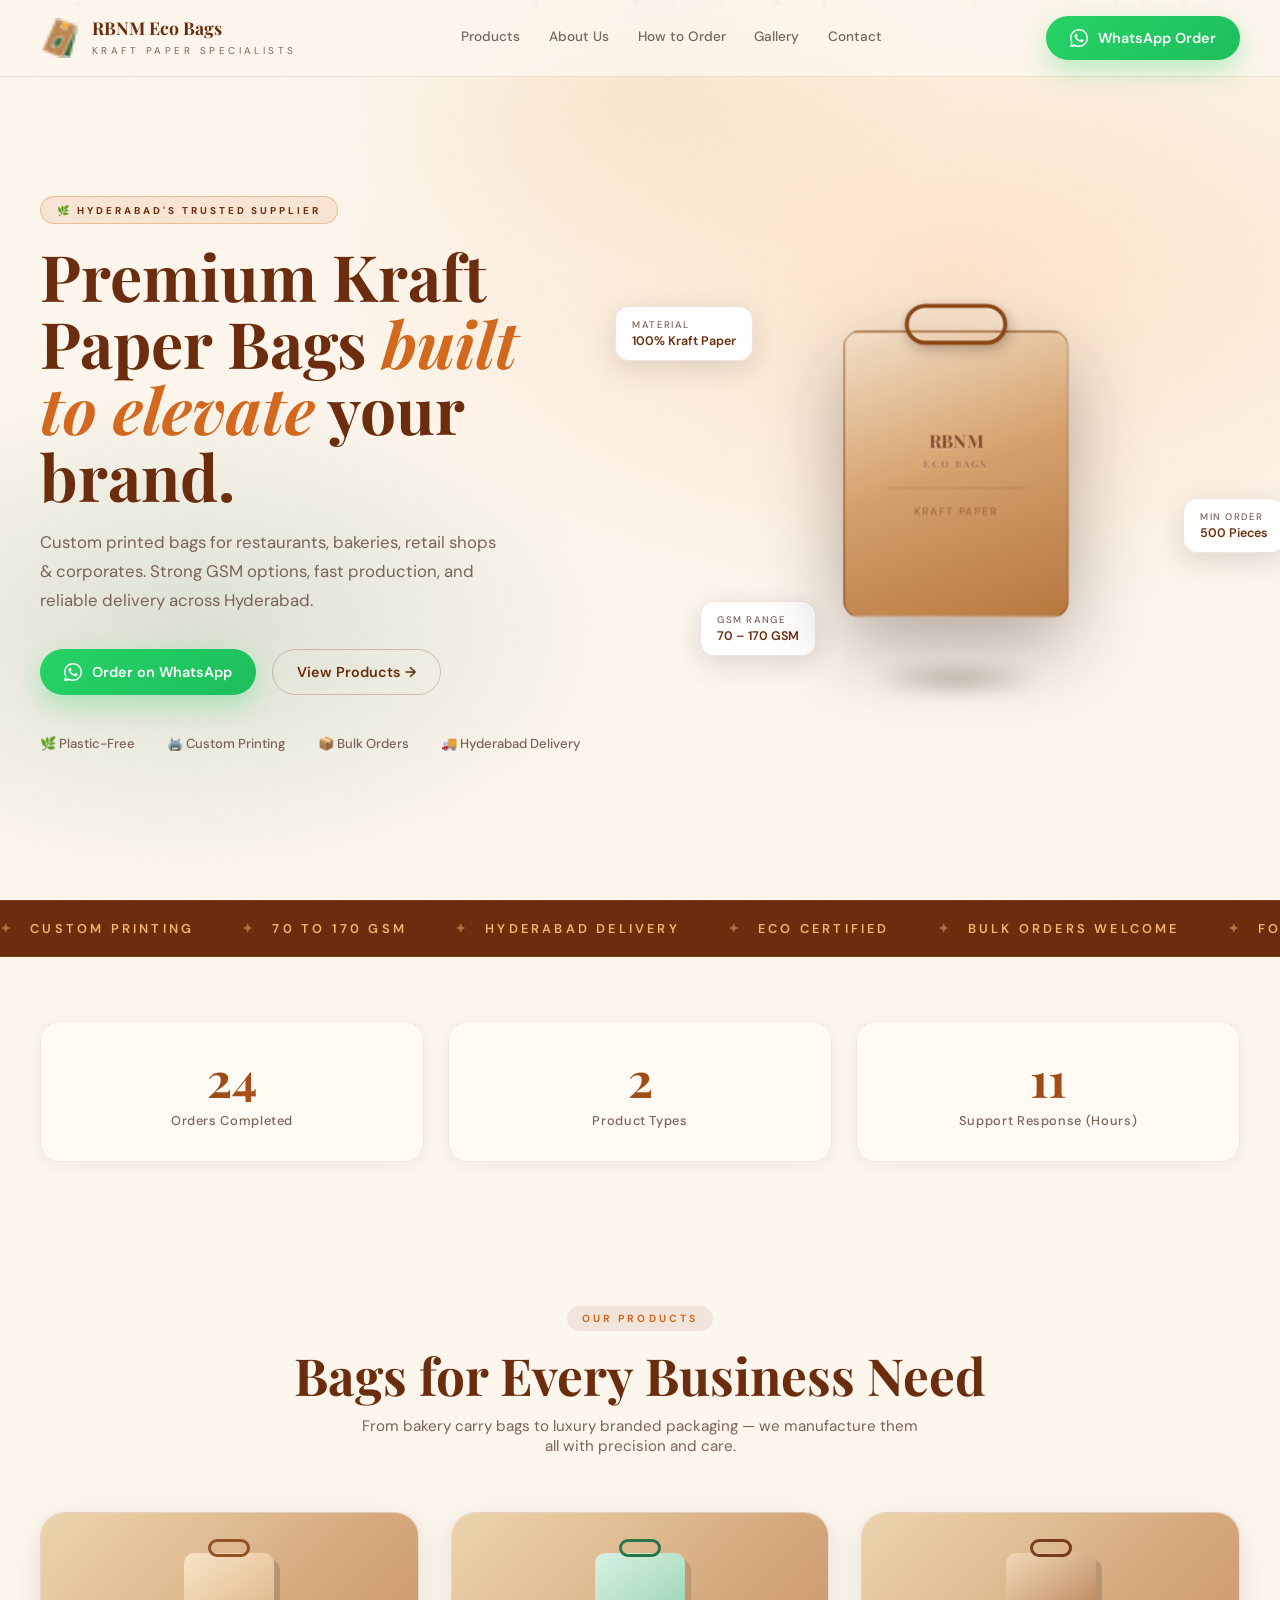
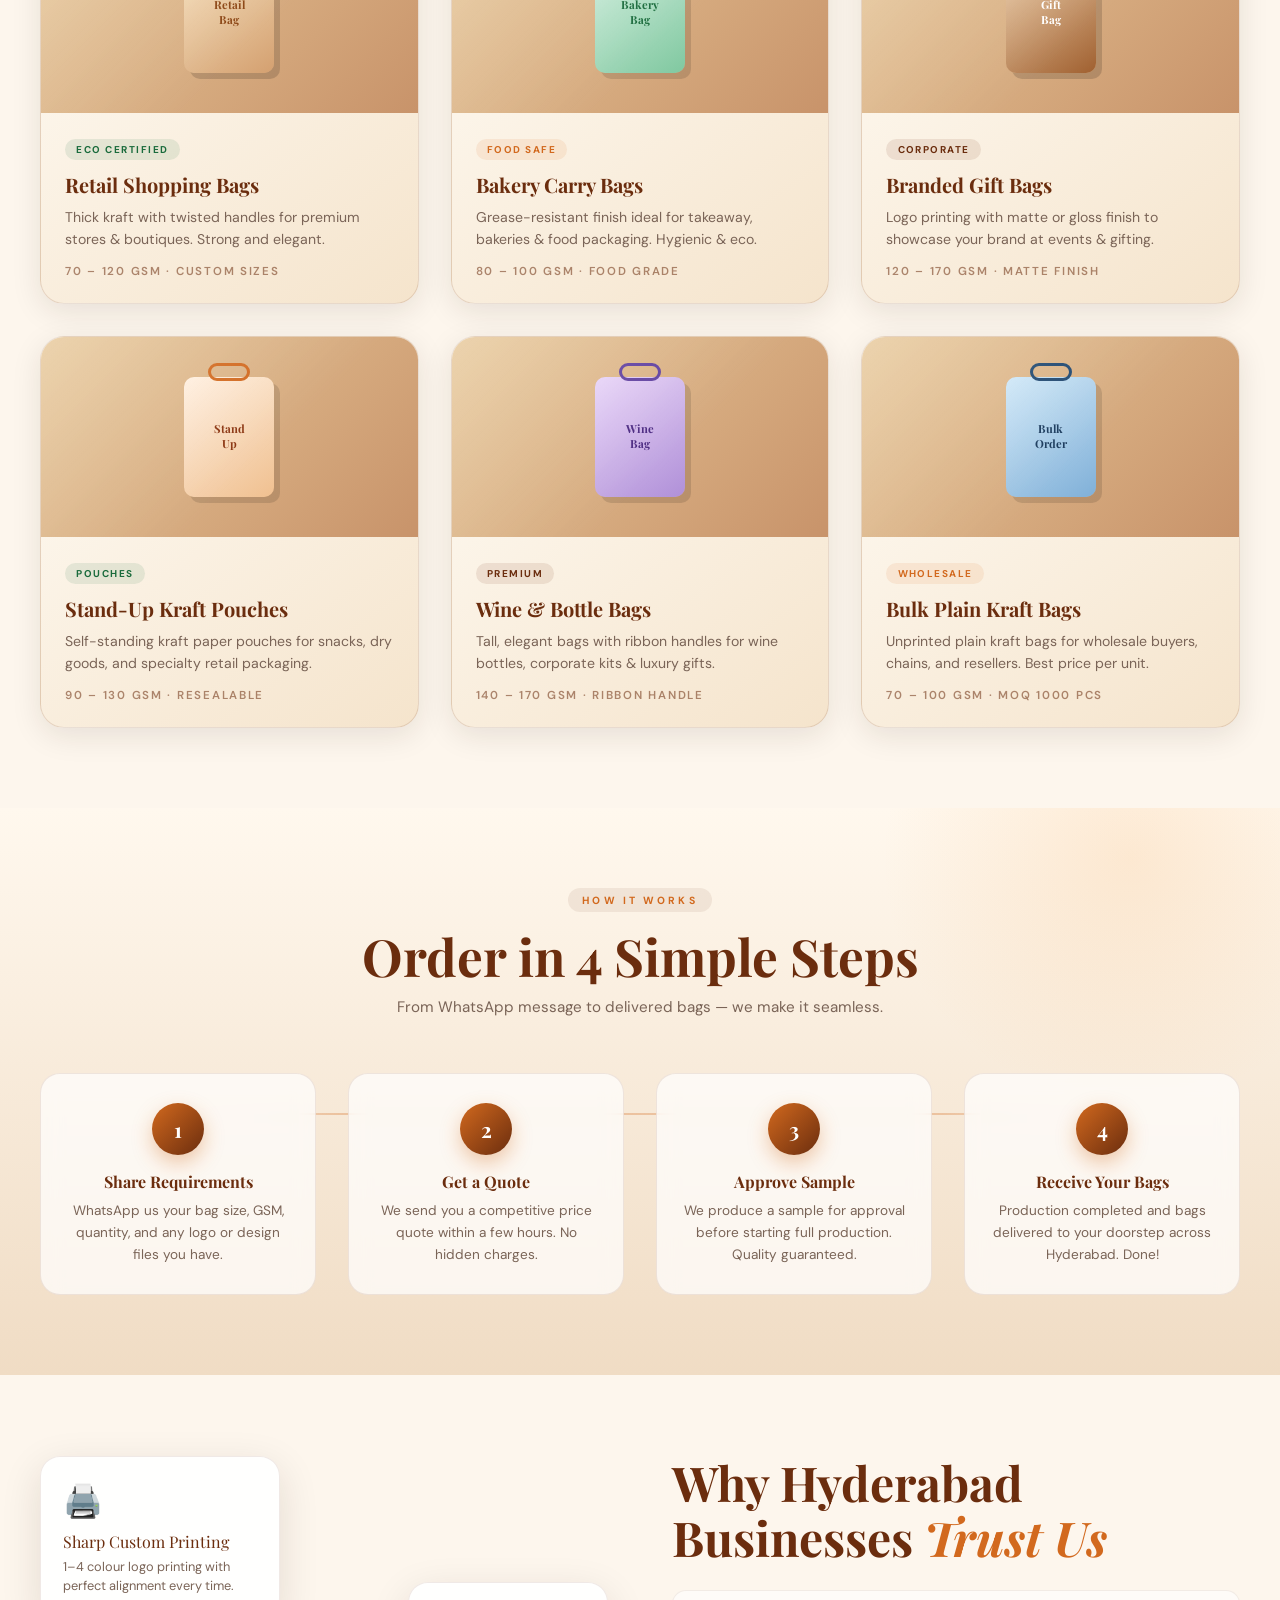
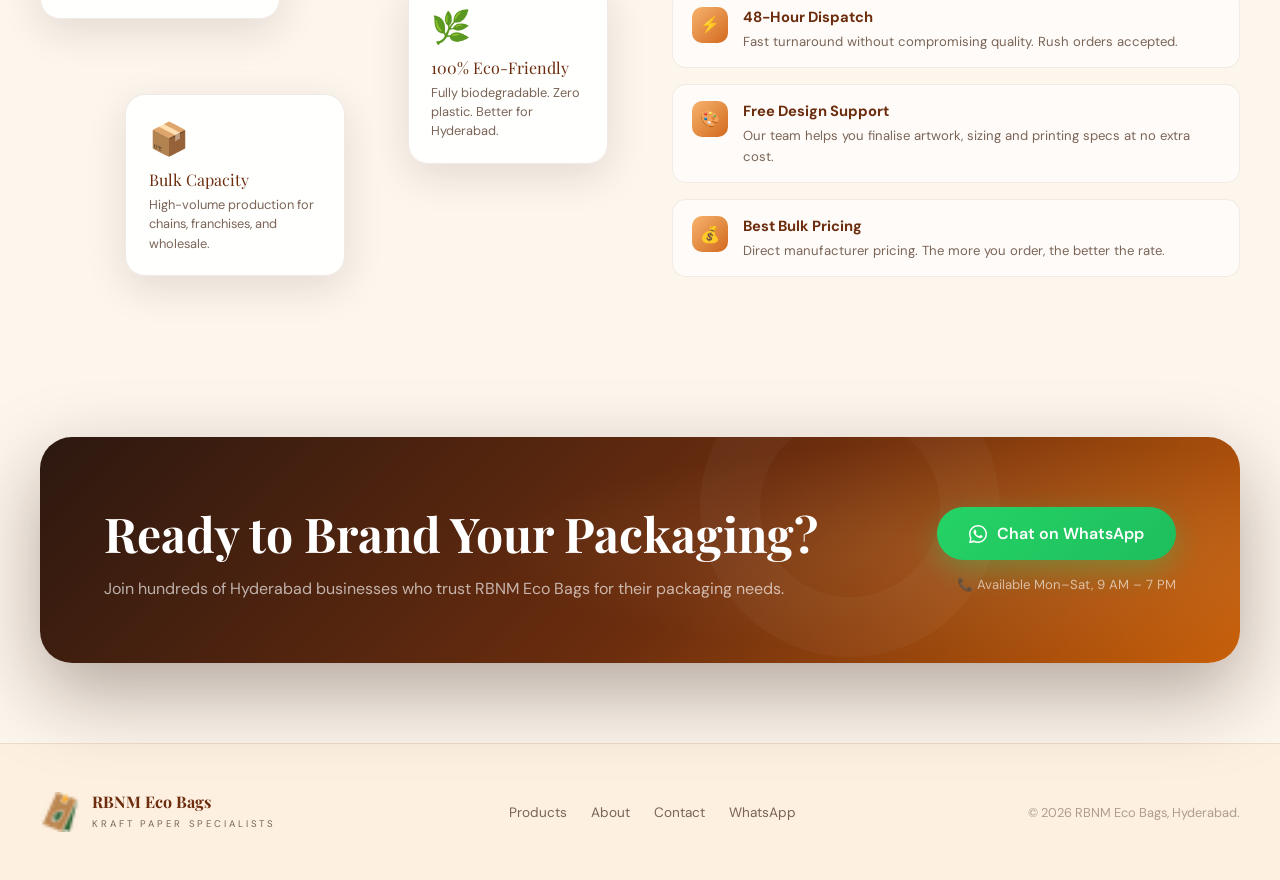
==== index.html @ b83803a1 "moved files to root" ====
<!DOCTYPE html>
<html lang="en">
<head>
  <meta charset="utf-8" />
  <meta name="viewport" content="width=device-width, initial-scale=1" />
  <title>RBNM Eco Bags — Premium Kraft Paper Bags Hyderabad</title>
  <meta name="description" content="Custom printed kraft paper bags for restaurants, bakeries, retail shops & corporates in Hyderabad. Bulk orders welcome. Eco-friendly & plastic-free packaging." />
  <link rel="icon" href="favicon.ico" type="image/x-icon" />
  <link rel="preconnect" href="https://fonts.googleapis.com" />
  <link rel="preconnect" href="https://fonts.gstatic.com" crossorigin />
  <link href="https://fonts.googleapis.com/css2?family=Playfair+Display:ital,wght@0,500;0,700;0,900;1,700&family=DM+Sans:wght@300;400;500;600&display=swap" rel="stylesheet" />
  <style>
    :root {
      --bg: #fdf6ed;
      --kraft: #6b2d0e;
      --amber: #d2691e;
      --amber-glow: #f7b36d;
      --forest: #1a6b3c;
      --ink: #2b1a12;
      --muted: #7a6457;
      --white: #ffffff;
      --card: #fffaf3;
      --gold: #c8860a;
      --max: 1200px;
    }

    *, *::before, *::after { box-sizing: border-box; margin: 0; padding: 0; }

    html { scroll-behavior: smooth; }

    body {
      font-family: "DM Sans", sans-serif;
      color: var(--ink);
      background: var(--bg);
      overflow-x: hidden;
    }


    /* ── NOISE TEXTURE OVERLAY ── */
    body::before {
      content: "";
      position: fixed; inset: 0;
      background-image: url("data:image/svg+xml,%3Csvg viewBox='0 0 200 200' xmlns='http://www.w3.org/2000/svg'%3E%3Cfilter id='n'%3E%3CfeTurbulence type='fractalNoise' baseFrequency='.9' numOctaves='4' stitchTiles='stitch'/%3E%3C/filter%3E%3Crect width='100%25' height='100%25' filter='url(%23n)' opacity='.03'/%3E%3C/svg%3E");
      opacity: .4; z-index: 0; pointer-events: none;
    }

    a { color: inherit; text-decoration: none; }
    img { max-width: 100%; display: block; }
    .container { width: min(100% - 2rem, var(--max)); margin: 0 auto; }

    /* ── HEADER ── */
    header {
      position: fixed; top: 0; left: 0; right: 0; z-index: 100;
      padding: 1rem 0;
      background: rgba(253,246,237,.85);
      backdrop-filter: blur(20px);
      border-bottom: 1px solid rgba(107,45,14,.1);
      transition: box-shadow .3s;
    }
    header.scrolled { box-shadow: 0 8px 40px rgba(43,26,18,.12); }
    .nav { display: flex; align-items: center; justify-content: space-between; gap: 1rem; }
    .brand { display: flex; align-items: center; gap: .75rem; }
    .brand img { width: 40px; height: 40px; border-radius: 12px; }
    .brand h1 { font-family: "Playfair Display", serif; font-size: 1.1rem; color: var(--kraft); line-height: 1.2; }
    .brand span { font-size: .62rem; letter-spacing: .35em; text-transform: uppercase; color: var(--muted); }
    .nav-links { display: flex; align-items: center; gap: 1.8rem; font-size: .85rem; font-weight: 500; color: rgba(43,26,18,.65); }
    .nav-links a { position: relative; padding-bottom: 2px; }
    .nav-links a::after { content: ""; position: absolute; left: 0; bottom: -2px; width: 0; height: 1.5px; background: var(--amber); transition: width .3s; }
    .nav-links a:hover::after { width: 100%; }
    .nav-links a:hover { color: var(--amber); }
    .btn {
      display: inline-flex; align-items: center; gap: .6rem;
      padding: .8rem 1.5rem; border-radius: 999px;
      font-weight: 600; font-size: .9rem;
      transition: transform .2s, box-shadow .2s; border: 0;
    }
    .btn-primary {
      background: linear-gradient(135deg, #25d366, #1ebe5d);
      color: #fff; box-shadow: 0 10px 28px rgba(37,211,102,.32);
    }
    .btn-primary:hover { transform: translateY(-3px) scale(1.02); box-shadow: 0 18px 40px rgba(37,211,102,.42); }
    .menu-btn { display: none; background: none; border: none; padding: .4rem; }
    .menu-btn span { display: block; width: 26px; height: 2px; background: var(--kraft); margin: 5px 0; transition: .3s; }

    /* ── HERO ── */
    .hero {
      min-height: 100vh; display: grid; place-items: center;
      padding: 8rem 0 5rem; position: relative; overflow: hidden;
    }
    .hero-bg {
      position: absolute; inset: 0; z-index: -1;
      background:
        radial-gradient(ellipse 80% 60% at 75% 30%, rgba(247,179,109,.28) 0%, transparent 65%),
        radial-gradient(ellipse 60% 50% at 15% 70%, rgba(26,107,60,.15) 0%, transparent 55%),
        radial-gradient(ellipse 50% 40% at 50% 10%, rgba(200,134,10,.1) 0%, transparent 50%),
        var(--bg);
    }

    /* Floating particles */
    .particles { position: absolute; inset: 0; z-index: -1; overflow: hidden; }
    .particle {
      position: absolute; border-radius: 50%;
      animation: float linear infinite;
      opacity: .4;
    }

    @keyframes float {
      0% { transform: translateY(100vh) rotate(0deg); opacity: 0; }
      10% { opacity: .4; }
      90% { opacity: .4; }
      100% { transform: translateY(-10vh) rotate(720deg); opacity: 0; }
    }

    .hero-grid {
      display: grid;
      grid-template-columns: 1fr 1fr;
      gap: 4rem; align-items: center;
    }

    .hero-content { position: relative; z-index: 1; }
    .hero-content .pill {
      display: inline-flex; align-items: center; gap: .4rem;
      padding: .4rem 1rem; border-radius: 999px;
      background: rgba(210,105,30,.12); border: 1px solid rgba(210,105,30,.3);
      color: var(--kraft); font-size: .62rem; font-weight: 700;
      letter-spacing: .3em; text-transform: uppercase;
      animation: slideInLeft .8s ease both;
    }
    .hero-content h2 {
      font-family: "Playfair Display", serif;
      font-size: clamp(2.8rem, 5vw, 5rem);
      line-height: 1.04; color: var(--kraft);
      margin: 1.2rem 0;
      animation: slideInLeft .8s .15s ease both;
    }
    .hero-content h2 em { font-style: italic; color: var(--amber); }
    .hero-content p {
      color: var(--muted); font-size: 1.05rem; max-width: 460px; line-height: 1.7;
      animation: slideInLeft .8s .25s ease both;
    }
    .hero-actions {
      display: flex; flex-wrap: wrap; gap: 1rem; margin-top: 2.2rem;
      animation: slideInLeft .8s .35s ease both;
    }
    .btn-ghost-dark {
      background: transparent; border: 1.5px solid rgba(107,45,14,.25);
      color: var(--kraft); border-radius: 999px;
      padding: .8rem 1.5rem; font-weight: 600; font-size: .9rem;
      transition: .2s;
      display: inline-flex; align-items: center; gap: .5rem;
    }
    .btn-ghost-dark:hover { background: rgba(107,45,14,.06); transform: translateY(-2px); }
    .trust-row {
      display: flex; flex-wrap: wrap; gap: 1rem 2rem;
      margin-top: 2.5rem; font-size: .82rem; color: var(--muted); font-weight: 500;
      animation: slideInLeft .8s .45s ease both;
    }
    .trust-row span { display: inline-flex; align-items: center; gap: .45rem; }

    @keyframes slideInLeft {
      from { opacity: 0; transform: translateX(-30px); }
      to { opacity: 1; transform: translateX(0); }
    }

    /* ── 3D BAG SHOWCASE ── */
    .bag-showcase {
      position: relative;
      perspective: 1200px;
      animation: fadeInRight .9s .2s ease both;
    }

    @keyframes fadeInRight {
      from { opacity: 0; transform: translateX(40px); }
      to { opacity: 1; transform: translateX(0); }
    }

    .bag-scene {
      width: 100%; height: 480px;
      position: relative; transform-style: preserve-3d;
    }

    /* The 3D floating bag shape */
    .bag-3d {
      position: absolute; left: 50%; top: 50%;
      transform: translate(-50%, -50%);
      width: 220px; height: 280px;
      transform-style: preserve-3d;
      animation: bagRotate 8s ease-in-out infinite;
    }

    @keyframes bagRotate {
      0%   { transform: translate(-50%,-50%) rotateY(-15deg) rotateX(5deg); }
      25%  { transform: translate(-50%,-50%) rotateY(5deg) rotateX(-5deg); }
      50%  { transform: translate(-50%,-50%) rotateY(15deg) rotateX(5deg); }
      75%  { transform: translate(-50%,-50%) rotateY(-5deg) rotateX(-3deg); }
      100% { transform: translate(-50%,-50%) rotateY(-15deg) rotateX(5deg); }
    }

    .bag-face {
      position: absolute; border-radius: 16px;
      backface-visibility: hidden;
    }
    .bag-front {
      width: 220px; height: 280px;
      background: linear-gradient(160deg, #f3dfc7 0%, #d4a06a 50%, #b87840 100%);
      border: 2px solid rgba(107,45,14,.3);
      box-shadow: 0 30px 80px rgba(43,18,9,.35), inset 0 1px 0 rgba(255,255,255,.4);
      transform: translateZ(30px);
      display: flex; flex-direction: column;
      align-items: center; justify-content: center; gap: 1rem;
      padding: 1.5rem;
    }
    .bag-back {
      width: 220px; height: 280px;
      background: linear-gradient(160deg, #c4946a 0%, #a06030 100%);
      border: 2px solid rgba(107,45,14,.3);
      transform: translateZ(-30px) rotateY(180deg);
    }
    .bag-left {
      width: 60px; height: 280px;
      background: linear-gradient(180deg, #c8966a 0%, #986040 100%);
      transform: rotateY(-90deg) translateZ(30px);
      border-radius: 16px 0 0 16px;
    }
    .bag-right {
      width: 60px; height: 280px;
      background: linear-gradient(180deg, #b87840 0%, #885030 100%);
      left: 160px;
      transform: rotateY(90deg) translateZ(190px);
      border-radius: 0 16px 16px 0;
    }
    .bag-bottom {
      width: 220px; height: 60px;
      background: linear-gradient(90deg, #a06030 0%, #c88050 100%);
      top: 220px;
      transform: rotateX(-90deg) translateZ(30px);
      border-radius: 0 0 16px 16px;
    }

    /* Handle */
    .bag-handle {
      position: absolute; left: 50%; top: -28px;
      transform: translateX(-50%) translateZ(32px);
      width: 100px; height: 40px;
      border: 4px solid #8b4513;
      border-radius: 999px;
      background: transparent;
      box-shadow: 2px 4px 12px rgba(43,18,9,.3);
    }

    /* Logo on bag */
    .bag-logo {
      font-family: "Playfair Display", serif;
      font-size: 1.1rem; font-weight: 700;
      color: rgba(107,45,14,.8);
      text-align: center; line-height: 1.3;
      text-shadow: 0 1px 0 rgba(255,255,255,.4);
    }
    .bag-logo span { font-size: .6rem; letter-spacing: .2em; text-transform: uppercase; color: rgba(107,45,14,.5); display: block; margin-top: 4px; }
    .bag-lines { width: 80%; height: 1px; background: rgba(107,45,14,.2); }
    .bag-tagline { font-size: .65rem; color: rgba(107,45,14,.5); letter-spacing: .15em; text-transform: uppercase; }

    /* Shadow under bag */
    .bag-shadow {
      position: absolute; left: 50%; bottom: 20px;
      transform: translateX(-50%);
      width: 180px; height: 30px;
      background: radial-gradient(ellipse, rgba(43,18,9,.3) 0%, transparent 70%);
      animation: shadowPulse 8s ease-in-out infinite;
      filter: blur(8px);
    }
    @keyframes shadowPulse {
      0%, 100% { transform: translateX(-50%) scaleX(1); opacity: .8; }
      50% { transform: translateX(-50%) scaleX(.7); opacity: .4; }
    }

    /* Floating info badges */
    .badge-float {
      position: absolute;
      background: rgba(255,255,255,.95);
      border: 1px solid rgba(107,45,14,.12);
      border-radius: 14px; padding: .7rem 1rem;
      box-shadow: 0 8px 30px rgba(43,26,18,.14);
      font-size: .78rem; font-weight: 600;
      color: var(--kraft);
      animation: badgeFloat 4s ease-in-out infinite;
      white-space: nowrap;
    }
    .badge-float .label { font-size: .6rem; font-weight: 500; color: var(--muted); text-transform: uppercase; letter-spacing: .15em; display: block; margin-bottom: 2px; }
    .badge-float.b1 { top: 15%; left: -10%; animation-delay: 0s; }
    .badge-float.b2 { top: 55%; right: -8%; animation-delay: 1.5s; }
    .badge-float.b3 { bottom: 12%; left: 5%; animation-delay: .8s; }

    @keyframes badgeFloat {
      0%, 100% { transform: translateY(0px); }
      50% { transform: translateY(-10px); }
    }

    /* ── MARQUEE ── */
    .marquee-wrap {
      overflow: hidden; padding: 1.2rem 0;
      background: var(--kraft); color: var(--amber-glow);
      border-top: 1px solid rgba(247,179,109,.15);
      border-bottom: 1px solid rgba(247,179,109,.15);
    }
    .marquee-track {
      display: flex; gap: 3rem;
      animation: marqueeScroll 22s linear infinite;
      width: max-content;
    }
    .marquee-track span {
      font-size: .8rem; font-weight: 600; letter-spacing: .25em;
      text-transform: uppercase; white-space: nowrap;
      display: flex; align-items: center; gap: 1rem;
    }
    .marquee-track span::before { content: "✦"; opacity: .5; }
    @keyframes marqueeScroll {
      0% { transform: translateX(0); }
      100% { transform: translateX(-50%); }
    }

    /* ── STATS BAR ── */
    .stats-section { padding: 4rem 0; }
    .stats-grid {
      display: grid; grid-template-columns: repeat(auto-fit, minmax(220px, 1fr)); gap: 1.5rem;
    }
    .stat-card {
      background: var(--card);
      border-radius: 20px; padding: 2rem 1.5rem;
      border: 1px solid rgba(107,45,14,.08);
      box-shadow: 0 4px 20px rgba(43,26,18,.06);
      text-align: center;
      transform-style: preserve-3d;
      transition: transform .4s cubic-bezier(.23,1.12,.43,1), box-shadow .4s;
      position: relative; overflow: hidden;
    }
    .stat-card::before {
      content: ""; position: absolute; inset: 0;
      background: linear-gradient(135deg, rgba(247,179,109,.08) 0%, transparent 60%);
      opacity: 0; transition: opacity .3s;
    }
    .stat-card:hover::before { opacity: 1; }
    .stat-card:hover {
      transform: translateY(-12px) rotateX(6deg) rotateY(-4deg) scale(1.02);
      box-shadow: 0 25px 60px rgba(43,26,18,.18), 0 0 0 1px rgba(210,105,30,.15);
    }
    .stat-num {
      font-family: "Playfair Display", serif;
      font-size: 3rem; font-weight: 700;
      background: linear-gradient(135deg, var(--kraft), var(--amber));
      -webkit-background-clip: text; -webkit-text-fill-color: transparent;
      background-clip: text; line-height: 1;
    }
    .stat-label { font-size: .8rem; color: var(--muted); margin-top: .6rem; font-weight: 500; letter-spacing: .05em; }

    /* ── PRODUCTS 3D SECTION ── */
    .products-section { padding: 5rem 0; }
    .section-header { text-align: center; margin-bottom: 3.5rem; }
    .section-header .tag {
      display: inline-block; padding: .35rem .9rem;
      border-radius: 999px; background: rgba(107,45,14,.08);
      color: var(--amber); font-size: .65rem; font-weight: 700;
      letter-spacing: .3em; text-transform: uppercase; margin-bottom: 1rem;
    }
    .section-header h2 {
      font-family: "Playfair Display", serif;
      font-size: clamp(2rem, 4vw, 3.2rem);
      color: var(--kraft); line-height: 1.1;
    }
    .section-header p { color: var(--muted); max-width: 560px; margin: .8rem auto 0; font-size: .95rem; }

    .products-grid {
      display: grid; grid-template-columns: repeat(3,1fr); gap: 2rem;
      perspective: 1000px;
    }

    .product-card {
      border-radius: 24px;
      background: linear-gradient(145deg, #fffcf6, #f5e4cc);
      border: 1px solid rgba(107,45,14,.14);
      box-shadow: 0 8px 30px rgba(43,26,18,.1);
      padding: 0; overflow: hidden;
      transform-style: preserve-3d;
      transition: transform .5s cubic-bezier(.23,1.12,.43,1), box-shadow .5s;
    }
    .product-card:hover {
      transform: translateY(-16px) rotateX(6deg) rotateY(-5deg);
      box-shadow: 0 32px 80px rgba(43,26,18,.22), 20px 20px 0px rgba(107,45,14,.06);
    }

    .product-thumb {
      height: 200px; position: relative; overflow: hidden;
      background: linear-gradient(135deg, #e8c99a, #c8936a);
      display: flex; align-items: center; justify-content: center;
    }
    /* 3D bag illustration inside product card */
    .mini-bag {
      width: 90px; height: 120px;
      position: relative; transform-style: preserve-3d;
      animation: miniBagFloat 4s ease-in-out infinite;
    }
    @keyframes miniBagFloat {
      0%, 100% { transform: translateY(0) rotateY(-10deg); }
      50% { transform: translateY(-12px) rotateY(10deg); }
    }
    .mini-bag-body {
      width: 90px; height: 120px;
      border-radius: 10px; position: absolute;
      display: flex; align-items: center; justify-content: center;
      flex-direction: column; gap: 6px;
    }
    .mini-bag-handle {
      width: 42px; height: 18px;
      border: 3px solid; border-radius: 999px;
      position: absolute; top: -14px; left: 50%;
      transform: translateX(-50%);
    }
    .mini-bag-text {
      font-family: "Playfair Display", serif;
      font-size: .7rem; font-weight: 700; text-align: center;
      line-height: 1.3;
    }

    .product-card:nth-child(1) .mini-bag-body { background: linear-gradient(145deg,#f7e3c0,#d4a070); box-shadow: 6px 6px 0 rgba(0,0,0,.15); }
    .product-card:nth-child(1) .mini-bag-handle { border-color: #8b4513; }
    .product-card:nth-child(1) .mini-bag-text { color: #8b4513; }
    .product-card:nth-child(2) .mini-bag-body { background: linear-gradient(145deg,#d4f0e0,#80c8a0); box-shadow: 6px 6px 0 rgba(0,0,0,.12); }
    .product-card:nth-child(2) .mini-bag-handle { border-color: #1a6b3c; }
    .product-card:nth-child(2) .mini-bag-text { color: #1a6b3c; }
    .product-card:nth-child(3) .mini-bag-body { background: linear-gradient(145deg,#f0d4b0,#a06030); box-shadow: 6px 6px 0 rgba(0,0,0,.15); }
    .product-card:nth-child(3) .mini-bag-handle { border-color: #6b2d0e; }
    .product-card:nth-child(3) .mini-bag-text { color: #fff; }
    .product-card:nth-child(4) .mini-bag-body { background: linear-gradient(145deg,#fff0e0,#f0c090); box-shadow: 6px 6px 0 rgba(0,0,0,.12); }
    .product-card:nth-child(4) .mini-bag-handle { border-color: #d2691e; }
    .product-card:nth-child(4) .mini-bag-text { color: #8b3510; }
    .product-card:nth-child(5) .mini-bag-body { background: linear-gradient(145deg,#e8d4f8,#b090d8); box-shadow: 6px 6px 0 rgba(0,0,0,.12); }
    .product-card:nth-child(5) .mini-bag-handle { border-color: #6040a0; }
    .product-card:nth-child(5) .mini-bag-text { color: #4a2880; }
    .product-card:nth-child(6) .mini-bag-body { background: linear-gradient(145deg,#d0e8f8,#80b0d8); box-shadow: 6px 6px 0 rgba(0,0,0,.12); }
    .product-card:nth-child(6) .mini-bag-handle { border-color: #204870; }
    .product-card:nth-child(6) .mini-bag-text { color: #1a3a5c; }

    .product-thumb .shine {
      position: absolute; inset: 0;
      background: linear-gradient(135deg, rgba(255,255,255,.2) 0%, transparent 60%);
      transition: opacity .3s;
    }
    .product-card:hover .shine { opacity: 0; }

    .product-info { padding: 1.5rem; }
    .product-badge {
      display: inline-block; padding: .25rem .7rem;
      border-radius: 999px; font-size: .62rem; font-weight: 700;
      letter-spacing: .15em; text-transform: uppercase; margin-bottom: .7rem;
    }
    .product-badge.eco { background: rgba(26,107,60,.1); color: var(--forest); }
    .product-badge.food { background: rgba(210,105,30,.1); color: var(--amber); }
    .product-badge.corp { background: rgba(107,45,14,.1); color: var(--kraft); }
    .product-info h3 {
      font-family: "Playfair Display", serif;
      font-size: 1.25rem; color: var(--kraft); margin-bottom: .5rem;
    }
    .product-info p { font-size: .88rem; color: var(--muted); line-height: 1.6; }
    .product-gsm {
      margin-top: .8rem; font-size: .72rem; font-weight: 600;
      color: rgba(107,45,14,.55); letter-spacing: .15em; text-transform: uppercase;
    }

    /* ── PROCESS SECTION ── */
    .process-section {
      padding: 5rem 0;
      background: linear-gradient(180deg, #fff8ee, #f0dcc4);
      position: relative; overflow: hidden;
    }
    .process-section::before {
      content: ""; position: absolute;
      width: 500px; height: 500px; border-radius: 50%;
      background: radial-gradient(circle, rgba(247,179,109,.2) 0%, transparent 70%);
      top: -200px; right: -100px;
    }
    .steps-grid {
      display: grid; grid-template-columns: repeat(4,1fr);
      gap: 2rem; position: relative;
    }
    .steps-grid::before {
      content: ""; position: absolute;
      top: 40px; left: 8%; right: 8%; height: 2px;
      background: linear-gradient(90deg, transparent, rgba(210,105,30,.3) 20%, rgba(210,105,30,.3) 80%, transparent);
      z-index: 0;
    }
    .step-card {
      background: rgba(255,255,255,.7); border-radius: 20px;
      padding: 1.8rem 1.5rem; text-align: center;
      border: 1px solid rgba(107,45,14,.1);
      backdrop-filter: blur(10px);
      position: relative; z-index: 1;
      transform-style: preserve-3d;
      transition: transform .4s cubic-bezier(.23,1.12,.43,1), box-shadow .4s;
    }
    .step-card:hover {
      transform: translateY(-14px) rotateX(8deg);
      box-shadow: 0 24px 60px rgba(43,26,18,.16);
    }
    .step-num {
      width: 52px; height: 52px; border-radius: 50%;
      background: linear-gradient(135deg, var(--amber), var(--kraft));
      color: #fff; font-family: "Playfair Display", serif;
      font-size: 1.3rem; font-weight: 700;
      display: flex; align-items: center; justify-content: center;
      margin: 0 auto 1rem; box-shadow: 0 8px 20px rgba(210,105,30,.35);
    }
    .step-card h3 { font-family: "Playfair Display", serif; font-size: 1rem; color: var(--kraft); margin-bottom: .5rem; }
    .step-card p { font-size: .85rem; color: var(--muted); line-height: 1.6; }

    /* ── WHY US ── */
    .why-section { padding: 5rem 0; }
    .why-grid {
      display: grid; grid-template-columns: 1fr 1fr; gap: 4rem; align-items: center;
    }
    .why-visual {
      position: relative; height: 420px;
      perspective: 800px;
    }
    .floating-card-3d {
      position: absolute; border-radius: 20px; padding: 1.4rem;
      background: rgba(255,255,255,.95);
      border: 1px solid rgba(107,45,14,.1);
      box-shadow: 0 12px 40px rgba(43,26,18,.12);
      transform-style: preserve-3d;
      transition: transform .4s;
    }
    .floating-card-3d:hover { transform: rotateY(-8deg) rotateX(6deg) scale(1.04); }
    .fc1 { width: 240px; top: 0; left: 0; animation: floatCard1 6s ease-in-out infinite; }
    .fc2 { width: 200px; top: 30%; right: 0; animation: floatCard2 7s ease-in-out infinite; }
    .fc3 { width: 220px; bottom: 0; left: 15%; animation: floatCard3 5s ease-in-out infinite; }
    @keyframes floatCard1 { 0%,100%{transform: translateY(0) rotateY(-5deg);} 50%{transform:translateY(-14px) rotateY(5deg);} }
    @keyframes floatCard2 { 0%,100%{transform: translateY(-8px) rotateX(4deg);} 50%{transform:translateY(8px) rotateX(-4deg);} }
    @keyframes floatCard3 { 0%,100%{transform: translateY(4px) rotateY(6deg);} 50%{transform:translateY(-10px) rotateY(-6deg);} }
    .fc-icon { font-size: 2rem; margin-bottom: .6rem; }
    .fc-title { font-family: "Playfair Display", serif; font-size: 1rem; color: var(--kraft); margin-bottom: .3rem; }
    .fc-desc { font-size: .8rem; color: var(--muted); line-height: 1.5; }

    .why-content h2 { font-family: "Playfair Display", serif; font-size: clamp(2rem,4vw,3rem); color: var(--kraft); line-height: 1.15; margin-bottom: 1.5rem; }
    .why-content h2 em { font-style: italic; color: var(--amber); }
    .benefit-list { list-style: none; display: grid; gap: 1rem; }
    .benefit-list li {
      display: flex; align-items: flex-start; gap: .9rem;
      padding: 1rem 1.2rem; border-radius: 14px;
      background: rgba(255,255,255,.6); border: 1px solid rgba(107,45,14,.08);
      transition: transform .3s, box-shadow .3s;
    }
    .benefit-list li:hover { transform: translateX(6px); box-shadow: 0 6px 20px rgba(43,26,18,.1); }
    .benefit-icon { width: 36px; height: 36px; border-radius: 10px; background: linear-gradient(135deg,var(--amber-glow),var(--amber)); display: flex; align-items: center; justify-content: center; font-size: 1rem; flex-shrink: 0; }
    .benefit-text strong { display: block; font-size: .92rem; color: var(--kraft); margin-bottom: .2rem; }
    .benefit-text span { font-size: .82rem; color: var(--muted); }

    /* ── CTA SECTION ── */
    .cta-section { padding: 5rem 0; }
    .cta-block {
      border-radius: 32px; overflow: hidden; position: relative;
      background: linear-gradient(135deg, #2c1810, #6b2d0e 55%, #c8600a 100%);
      padding: 4rem; display: grid;
      grid-template-columns: 1fr auto; gap: 3rem; align-items: center;
      box-shadow: 0 30px 80px rgba(43,18,9,.35);
    }
    .cta-block::before {
      content: ""; position: absolute; inset: 0;
      background: radial-gradient(ellipse 70% 80% at 80% 50%, rgba(247,179,109,.2) 0%, transparent 60%);
    }
    .cta-block::after {
      content: ""; position: absolute;
      width: 300px; height: 300px; border-radius: 50%;
      border: 60px solid rgba(255,255,255,.03);
      top: -80px; right: 20%;
    }
    .cta-content { position: relative; z-index: 1; }
    .cta-content h2 { font-family: "Playfair Display", serif; font-size: clamp(2rem,4vw,3rem); color: #fff; margin-bottom: .8rem; }
    .cta-content p { color: rgba(255,255,255,.65); font-size: 1rem; }
    .cta-actions { position: relative; z-index: 1; display: flex; flex-direction: column; gap: 1rem; align-items: flex-end; }
    .cta-actions .btn-primary { background: linear-gradient(135deg,#25d366,#1ebe5d); font-size: 1rem; padding: 1rem 2rem; }
    .cta-phone { color: rgba(255,255,255,.6); font-size: .82rem; text-align: right; }

    /* ── FOOTER ── */
    footer {
      padding: 3rem 0; border-top: 1px solid rgba(107,45,14,.1);
      background: #fdf0e0;
    }
    .footer-inner {
      display: flex; flex-wrap: wrap; gap: 1.5rem 3rem;
      align-items: center; justify-content: space-between;
    }
    .footer-links { display: flex; gap: 1.5rem; font-size: .85rem; color: var(--muted); }
    .footer-links a:hover { color: var(--amber); }
    .footer-copy { font-size: .8rem; color: rgba(122,100,87,.6); }

    /* ── MOBILE ── */
    .mobile-menu {
      display: none; flex-direction: column; gap: .8rem;
      padding: 1rem; background: rgba(253,246,237,.98);
      border: 1px solid rgba(107,45,14,.1); border-radius: 16px; margin-top: .5rem;
    }
    .mobile-menu.show { display: flex; }

    @media (max-width: 1000px) {
      .hero-grid { grid-template-columns: 1fr; gap: 3rem; }
      .bag-showcase { display: flex; justify-content: center; }
      .bag-scene { height: 360px; width: 100%; max-width: 500px; }
      .products-grid { grid-template-columns: repeat(2,1fr); }
      .steps-grid { grid-template-columns: repeat(2,1fr); }
      .steps-grid::before { display: none; }
      .why-grid { grid-template-columns: 1fr; }
      .why-visual { height: 300px; }
      .stats-grid { grid-template-columns: repeat(2,1fr); }
    }
    @media (max-width: 720px) {
      .products-grid { grid-template-columns: 1fr; }
      .cta-block { grid-template-columns: 1fr; }
      .cta-actions { align-items: flex-start; }
      .nav-links { display: none; }
      .menu-btn { display: block; }
      .badge-float.b1, .badge-float.b2 { display: none; }
      .stats-grid { grid-template-columns: repeat(2,1fr); }
    }
    @media (max-width: 480px) {
      .steps-grid { grid-template-columns: 1fr; }
      .stats-grid { grid-template-columns: 1fr 1fr; }
    }

    /* ── SCROLL REVEAL ── */
    .reveal {
      opacity: 0; transform: translateY(30px);
      transition: opacity .7s ease, transform .7s ease;
    }
    .reveal.visible { opacity: 1; transform: translateY(0); }
    .reveal-delay-1 { transition-delay: .1s; }
    .reveal-delay-2 { transition-delay: .2s; }
    .reveal-delay-3 { transition-delay: .3s; }
    .reveal-delay-4 { transition-delay: .4s; }
  </style>
</head>
<body>

  <!-- Header -->
  <header id="header">
    <div class="container nav">
      <a class="brand" href="index.html">
        <img src="favicon.ico" alt="RBNM Eco Bags" />
        <div>
          <h1>RBNM Eco Bags</h1>
          <span>Kraft Paper Specialists</span>
        </div>
      </a>
      <nav class="nav-links">
        <a href="products.html">Products</a>
        <a href="about-us.html">About Us</a>
        <a href="process.html">How to Order</a>
        <a href="gallery.html">Gallery</a>
        <a href="contact.html">Contact</a>
      </nav>
      <a class="btn btn-primary" href="https://wa.me/919876543210?text=Hi%20RBNM%20Eco%20Bags!%20I%20am%20interested%20in%20ordering%20kraft%20paper%20bags." target="_blank" rel="noopener">
        <svg width="18" height="18" viewBox="0 0 24 24" fill="currentColor"><path d="M17.472 14.382c-.297-.149-1.758-.867-2.03-.967-.273-.099-.471-.148-.67.15-.197.297-.767.966-.94 1.164-.173.199-.347.223-.644.075-.297-.15-1.255-.463-2.39-1.475-.883-.788-1.48-1.761-1.653-2.059-.173-.297-.018-.458.13-.606.134-.133.298-.347.446-.52.149-.174.198-.298.298-.497.099-.198.05-.371-.025-.52-.075-.149-.669-1.612-.916-2.207-.242-.579-.487-.5-.669-.51-.173-.008-.371-.01-.57-.01-.198 0-.52.074-.792.372-.272.297-1.04 1.016-1.04 2.479 0 1.462 1.065 2.875 1.213 3.074.149.198 2.096 3.2 5.077 4.487.709.306 1.262.489 1.694.625.712.227 1.36.195 1.871.118.571-.085 1.758-.719 2.006-1.413.248-.694.248-1.289.173-1.413-.074-.124-.272-.198-.57-.347z"/><path d="M12 0C5.373 0 0 5.373 0 12c0 2.127.558 4.122 1.532 5.851L.073 23.927c-.077.307.204.587.511.511l6.076-1.459A11.934 11.934 0 0012 24c6.627 0 12-5.373 12-12S18.627 0 12 0zm0 22c-1.918 0-3.72-.517-5.27-1.418l-.377-.222-3.913.94.94-3.914-.222-.377A9.944 9.944 0 012 12C2 6.477 6.477 2 12 2s10 4.477 10 10-4.477 10-10 10z"/></svg>
        WhatsApp Order
      </a>
      <button class="menu-btn" id="menuBtn">
        <span></span><span></span><span></span>
      </button>
    </div>
    <div class="container mobile-menu" id="mobileMenu">
      <a href="products.html">Products</a>
      <a href="about-us.html">About Us</a>
      <a href="process.html">How to Order</a>
      <a href="gallery.html">Gallery</a>
      <a href="contact.html">Contact</a>
    </div>
  </header>

  <main>

    <!-- ── HERO ── -->
    <section class="hero">
      <div class="hero-bg"></div>
      <div class="particles" id="particles"></div>
      <div class="container hero-grid">

        <!-- Left: Content -->
        <div class="hero-content">
          <span class="pill">🌿 Hyderabad's Trusted Supplier</span>
          <h2>Premium Kraft<br />Paper Bags <em>built<br />to elevate</em> your brand.</h2>
          <p>Custom printed bags for restaurants, bakeries, retail shops & corporates. Strong GSM options, fast production, and reliable delivery across Hyderabad.</p>
          <div class="hero-actions">
            <a class="btn btn-primary" href="https://wa.me/919876543210?text=Hi%20RBNM%20Eco%20Bags!%20I%20want%20to%20order%20premium%20kraft%20paper%20bags.%20Please%20share%20your%20catalogue." target="_blank" rel="noopener">
              <svg width="18" height="18" viewBox="0 0 24 24" fill="currentColor"><path d="M17.472 14.382c-.297-.149-1.758-.867-2.03-.967-.273-.099-.471-.148-.67.15-.197.297-.767.966-.94 1.164-.173.199-.347.223-.644.075-.297-.15-1.255-.463-2.39-1.475-.883-.788-1.48-1.761-1.653-2.059-.173-.297-.018-.458.13-.606.134-.133.298-.347.446-.52.149-.174.198-.298.298-.497.099-.198.05-.371-.025-.52-.075-.149-.669-1.612-.916-2.207-.242-.579-.487-.5-.669-.51-.173-.008-.371-.01-.57-.01-.198 0-.52.074-.792.372-.272.297-1.04 1.016-1.04 2.479 0 1.462 1.065 2.875 1.213 3.074.149.198 2.096 3.2 5.077 4.487.709.306 1.262.489 1.694.625.712.227 1.36.195 1.871.118.571-.085 1.758-.719 2.006-1.413.248-.694.248-1.289.173-1.413-.074-.124-.272-.198-.57-.347z"/><path d="M12 0C5.373 0 0 5.373 0 12c0 2.127.558 4.122 1.532 5.851L.073 23.927c-.077.307.204.587.511.511l6.076-1.459A11.934 11.934 0 0012 24c6.627 0 12-5.373 12-12S18.627 0 12 0zm0 22c-1.918 0-3.72-.517-5.27-1.418l-.377-.222-3.913.94.94-3.914-.222-.377A9.944 9.944 0 012 12C2 6.477 6.477 2 12 2s10 4.477 10 10-4.477 10-10 10z"/></svg>
              Order on WhatsApp
            </a>
            <a class="btn-ghost-dark" href="products.html">View Products →</a>
          </div>
          <div class="trust-row">
            <span>🌿 Plastic-Free</span>
            <span>🖨️ Custom Printing</span>
            <span>📦 Bulk Orders</span>
            <span>🚚 Hyderabad Delivery</span>
          </div>
        </div>

        <!-- Right: 3D Bag -->
        <div class="bag-showcase">
          <!-- Floating info badges -->
          <div class="badge-float b1">
            <span class="label">Material</span>
            100% Kraft Paper
          </div>
          <div class="badge-float b2">
            <span class="label">Min Order</span>
            500 Pieces
          </div>
          <div class="badge-float b3">
            <span class="label">GSM Range</span>
            70 – 170 GSM
          </div>

          <div class="bag-scene">
            <div class="bag-3d" id="heroBag">
              <!-- 3D Bag Faces -->
              <div class="bag-face bag-front">
                <div class="bag-handle"></div>
                <div class="bag-logo">
                  RBNM
                  <span>Eco Bags</span>
                </div>
                <div class="bag-lines"></div>
                <div class="bag-tagline">Kraft Paper</div>
              </div>
              <div class="bag-face bag-back"></div>
              <div class="bag-face bag-left"></div>
              <div class="bag-face bag-right"></div>
              <div class="bag-face bag-bottom"></div>
            </div>
            <div class="bag-shadow"></div>
          </div>
        </div>
      </div>
    </section>

    <!-- ── MARQUEE ── -->
    <div class="marquee-wrap">
      <div class="marquee-track">
        <span>Custom Printing</span>
        <span>70 to 170 GSM</span>
        <span>Hyderabad Delivery</span>
        <span>Eco Certified</span>
        <span>Bulk Orders Welcome</span>
        <span>Food Safe Options</span>
        <span>Twisted Handles</span>
        <span>Corporate Branding</span>
        <span>Fast Turnaround</span>
        <!-- Duplicate for seamless loop -->
        <span>Custom Printing</span>
        <span>70 to 170 GSM</span>
        <span>Hyderabad Delivery</span>
        <span>Eco Certified</span>
        <span>Bulk Orders Welcome</span>
        <span>Food Safe Options</span>
        <span>Twisted Handles</span>
        <span>Corporate Branding</span>
        <span>Fast Turnaround</span>
      </div>
    </div>

    <!-- ── STATS ── -->
    <section class="stats-section">
      <div class="container">
        <div class="stats-grid">
          <div class="stat-card reveal">
            <div class="stat-num" data-target="50">0</div>
            <div class="stat-label">Orders Completed</div>
          </div>
          <div class="stat-card reveal reveal-delay-1">
            <div class="stat-num" data-target="5">0</div>
            <div class="stat-label">Product Types</div>
          </div>
          <div class="stat-card reveal reveal-delay-2">
            <div class="stat-num" data-target="24">0</div>
            <div class="stat-label">Support Response (Hours)</div>
          </div>
        </div>
      </div>
    </section>

    <!-- ── PRODUCTS ── -->
    <section class="products-section">
      <div class="container">
        <div class="section-header reveal">
          <div class="tag">Our Products</div>
          <h2>Bags for Every Business Need</h2>
          <p>From bakery carry bags to luxury branded packaging — we manufacture them all with precision and care.</p>
        </div>

        <div class="products-grid">

          <div class="product-card reveal">
            <div class="product-thumb">
              <div class="mini-bag">
                <div class="mini-bag-body">
                  <div class="mini-bag-handle"></div>
                  <div class="mini-bag-text">Retail<br/>Bag</div>
                </div>
              </div>
              <div class="shine"></div>
            </div>
            <div class="product-info">
              <span class="product-badge eco">Eco Certified</span>
              <h3>Retail Shopping Bags</h3>
              <p>Thick kraft with twisted handles for premium stores & boutiques. Strong and elegant.</p>
              <div class="product-gsm">70 – 120 GSM · Custom Sizes</div>
            </div>
          </div>

          <div class="product-card reveal reveal-delay-1">
            <div class="product-thumb">
              <div class="mini-bag">
                <div class="mini-bag-body">
                  <div class="mini-bag-handle"></div>
                  <div class="mini-bag-text">Bakery<br/>Bag</div>
                </div>
              </div>
              <div class="shine"></div>
            </div>
            <div class="product-info">
              <span class="product-badge food">Food Safe</span>
              <h3>Bakery Carry Bags</h3>
              <p>Grease-resistant finish ideal for takeaway, bakeries & food packaging. Hygienic & eco.</p>
              <div class="product-gsm">80 – 100 GSM · Food Grade</div>
            </div>
          </div>

          <div class="product-card reveal reveal-delay-2">
            <div class="product-thumb">
              <div class="mini-bag">
                <div class="mini-bag-body">
                  <div class="mini-bag-handle"></div>
                  <div class="mini-bag-text">Gift<br/>Bag</div>
                </div>
              </div>
              <div class="shine"></div>
            </div>
            <div class="product-info">
              <span class="product-badge corp">Corporate</span>
              <h3>Branded Gift Bags</h3>
              <p>Logo printing with matte or gloss finish to showcase your brand at events & gifting.</p>
              <div class="product-gsm">120 – 170 GSM · Matte Finish</div>
            </div>
          </div>

          <div class="product-card reveal">
            <div class="product-thumb">
              <div class="mini-bag">
                <div class="mini-bag-body">
                  <div class="mini-bag-handle"></div>
                  <div class="mini-bag-text">Stand<br/>Up</div>
                </div>
              </div>
              <div class="shine"></div>
            </div>
            <div class="product-info">
              <span class="product-badge eco">Pouches</span>
              <h3>Stand-Up Kraft Pouches</h3>
              <p>Self-standing kraft paper pouches for snacks, dry goods, and specialty retail packaging.</p>
              <div class="product-gsm">90 – 130 GSM · Resealable</div>
            </div>
          </div>

          <div class="product-card reveal reveal-delay-1">
            <div class="product-thumb">
              <div class="mini-bag">
                <div class="mini-bag-body">
                  <div class="mini-bag-handle"></div>
                  <div class="mini-bag-text">Wine<br/>Bag</div>
                </div>
              </div>
              <div class="shine"></div>
            </div>
            <div class="product-info">
              <span class="product-badge corp">Premium</span>
              <h3>Wine & Bottle Bags</h3>
              <p>Tall, elegant bags with ribbon handles for wine bottles, corporate kits & luxury gifts.</p>
              <div class="product-gsm">140 – 170 GSM · Ribbon Handle</div>
            </div>
          </div>

          <div class="product-card reveal reveal-delay-2">
            <div class="product-thumb">
              <div class="mini-bag">
                <div class="mini-bag-body">
                  <div class="mini-bag-handle"></div>
                  <div class="mini-bag-text">Bulk<br/>Order</div>
                </div>
              </div>
              <div class="shine"></div>
            </div>
            <div class="product-info">
              <span class="product-badge food">Wholesale</span>
              <h3>Bulk Plain Kraft Bags</h3>
              <p>Unprinted plain kraft bags for wholesale buyers, chains, and resellers. Best price per unit.</p>
              <div class="product-gsm">70 – 100 GSM · MOQ 1000 pcs</div>
            </div>
          </div>

        </div>
      </div>
    </section>

    <!-- ── PROCESS ── -->
    <section class="process-section">
      <div class="container">
        <div class="section-header reveal">
          <div class="tag">How It Works</div>
          <h2>Order in 4 Simple Steps</h2>
          <p>From WhatsApp message to delivered bags — we make it seamless.</p>
        </div>
        <div class="steps-grid">
          <div class="step-card reveal">
            <div class="step-num">1</div>
            <h3>Share Requirements</h3>
            <p>WhatsApp us your bag size, GSM, quantity, and any logo or design files you have.</p>
          </div>
          <div class="step-card reveal reveal-delay-1">
            <div class="step-num">2</div>
            <h3>Get a Quote</h3>
            <p>We send you a competitive price quote within a few hours. No hidden charges.</p>
          </div>
          <div class="step-card reveal reveal-delay-2">
            <div class="step-num">3</div>
            <h3>Approve Sample</h3>
            <p>We produce a sample for approval before starting full production. Quality guaranteed.</p>
          </div>
          <div class="step-card reveal reveal-delay-3">
            <div class="step-num">4</div>
            <h3>Receive Your Bags</h3>
            <p>Production completed and bags delivered to your doorstep across Hyderabad. Done!</p>
          </div>
        </div>
      </div>
    </section>

    <!-- ── WHY US ── -->
    <section class="why-section">
      <div class="container">
        <div class="why-grid">
          <div class="why-visual reveal">
            <div class="floating-card-3d fc1">
              <div class="fc-icon">🖨️</div>
              <div class="fc-title">Sharp Custom Printing</div>
              <div class="fc-desc">1–4 colour logo printing with perfect alignment every time.</div>
            </div>
            <div class="floating-card-3d fc2">
              <div class="fc-icon">🌿</div>
              <div class="fc-title">100% Eco-Friendly</div>
              <div class="fc-desc">Fully biodegradable. Zero plastic. Better for Hyderabad.</div>
            </div>
            <div class="floating-card-3d fc3">
              <div class="fc-icon">📦</div>
              <div class="fc-title">Bulk Capacity</div>
              <div class="fc-desc">High-volume production for chains, franchises, and wholesale.</div>
            </div>
          </div>

          <div class="why-content reveal reveal-delay-2">
            <h2>Why Hyderabad Businesses <em>Trust Us</em></h2>
            <ul class="benefit-list">
              <li>
                <div class="benefit-icon">⚡</div>
                <div class="benefit-text">
                  <strong>48-Hour Dispatch</strong>
                  <span>Fast turnaround without compromising quality. Rush orders accepted.</span>
                </div>
              </li>
              <li>
                <div class="benefit-icon">🎨</div>
                <div class="benefit-text">
                  <strong>Free Design Support</strong>
                  <span>Our team helps you finalise artwork, sizing and printing specs at no extra cost.</span>
                </div>
              </li>
              <li>
                <div class="benefit-icon">💰</div>
                <div class="benefit-text">
                  <strong>Best Bulk Pricing</strong>
                  <span>Direct manufacturer pricing. The more you order, the better the rate.</span>
                </div>
              </li>
            </ul>
          </div>
        </div>
      </div>
    </section>

    <!-- ── CTA ── -->
    <section class="cta-section">
      <div class="container">
        <div class="cta-block reveal">
          <div class="cta-content">
            <h2>Ready to Brand Your Packaging?</h2>
            <p>Join hundreds of Hyderabad businesses who trust RBNM Eco Bags for their packaging needs.</p>
          </div>
          <div class="cta-actions">
            <a class="btn btn-primary" href="https://wa.me/919876543210?text=Hi%20RBNM%20Eco%20Bags!%20I%20am%20interested%20in%20a%20bulk%20order.%20Please%20share%20details." target="_blank" rel="noopener">
              <svg width="18" height="18" viewBox="0 0 24 24" fill="currentColor"><path d="M17.472 14.382c-.297-.149-1.758-.867-2.03-.967-.273-.099-.471-.148-.67.15-.197.297-.767.966-.94 1.164-.173.199-.347.223-.644.075-.297-.15-1.255-.463-2.39-1.475-.883-.788-1.48-1.761-1.653-2.059-.173-.297-.018-.458.13-.606.134-.133.298-.347.446-.52.149-.174.198-.298.298-.497.099-.198.05-.371-.025-.52-.075-.149-.669-1.612-.916-2.207-.242-.579-.487-.5-.669-.51-.173-.008-.371-.01-.57-.01-.198 0-.52.074-.792.372-.272.297-1.04 1.016-1.04 2.479 0 1.462 1.065 2.875 1.213 3.074.149.198 2.096 3.2 5.077 4.487.709.306 1.262.489 1.694.625.712.227 1.36.195 1.871.118.571-.085 1.758-.719 2.006-1.413.248-.694.248-1.289.173-1.413-.074-.124-.272-.198-.57-.347z"/><path d="M12 0C5.373 0 0 5.373 0 12c0 2.127.558 4.122 1.532 5.851L.073 23.927c-.077.307.204.587.511.511l6.076-1.459A11.934 11.934 0 0012 24c6.627 0 12-5.373 12-12S18.627 0 12 0zm0 22c-1.918 0-3.72-.517-5.27-1.418l-.377-.222-3.913.94.94-3.914-.222-.377A9.944 9.944 0 012 12C2 6.477 6.477 2 12 2s10 4.477 10 10-4.477 10-10 10z"/></svg>
              Chat on WhatsApp
            </a>
            <div class="cta-phone">📞 Available Mon–Sat, 9 AM – 7 PM</div>
          </div>
        </div>
      </div>
    </section>

  </main>

  <!-- Footer -->
  <footer>
    <div class="container footer-inner">
      <div class="brand">
        <img src="favicon.ico" alt="RBNM Eco Bags" />
        <div>
          <h1 style="font-family:'Playfair Display',serif;font-size:1rem;color:var(--kraft)">RBNM Eco Bags</h1>
          <span style="font-size:.6rem;letter-spacing:.3em;text-transform:uppercase;color:var(--muted)">Kraft Paper Specialists</span>
        </div>
      </div>
      <div class="footer-links">
        <a href="products.html">Products</a>
        <a href="about-us.html">About</a>
        <a href="contact.html">Contact</a>
        <a href="https://wa.me/919876543210" target="_blank">WhatsApp</a>
      </div>
      <div class="footer-copy">© 2026 RBNM Eco Bags, Hyderabad.</div>
    </div>
  </footer>

  <script>
    // ── Custom Cursor ──
    // ── Particles ──
    const pWrap = document.getElementById('particles');
    const pColors = ['#d2691e', '#6b2d0e', '#1a6b3c', '#f7b36d', '#c8860a'];
    for (let i = 0; i < 18; i++) {
      const p = document.createElement('div');
      p.className = 'particle';
      const size = Math.random() * 6 + 3;
      p.style.cssText = `width:${size}px;height:${size}px;background:${pColors[i%pColors.length]};left:${Math.random()*100}%;animation-duration:${10+Math.random()*15}s;animation-delay:${Math.random()*10}s;`;
      pWrap.appendChild(p);
    }

    // ── Header Scroll ──
    window.addEventListener('scroll', () => { document.getElementById('header').classList.toggle('scrolled', scrollY > 40); });

    // ── Mobile Menu ──
    const menuBtn = document.getElementById('menuBtn');
    const mobileMenu = document.getElementById('mobileMenu');
    menuBtn.addEventListener('click', () => mobileMenu.classList.toggle('show'));

    // ── 3D Tilt on Bag ──
    const heroBag = document.getElementById('heroBag');
    document.addEventListener('mousemove', e => {
      if (!heroBag) return;
      const rect = heroBag.closest('.bag-scene').getBoundingClientRect();
      const cx = rect.left + rect.width / 2;
      const cy = rect.top + rect.height / 2;
      const dx = (e.clientX - cx) / (rect.width / 2);
      const dy = (e.clientY - cy) / (rect.height / 2);
      heroBag.style.transform = `translate(-50%,-50%) rotateY(${dx * 20}deg) rotateX(${-dy * 15}deg)`;
    });

    // ── Scroll Reveal ──
    const reveals = document.querySelectorAll('.reveal');
    const revObs = new IntersectionObserver((entries) => {
      entries.forEach(e => { if (e.isIntersecting) { e.target.classList.add('visible'); } });
    }, { threshold: 0.15 });
    reveals.forEach(el => revObs.observe(el));

    // ── Counter Animation ──
    const counters = document.querySelectorAll('.stat-num[data-target]');
    const cntObs = new IntersectionObserver((entries) => {
      entries.forEach(e => {
        if (!e.isIntersecting) return;
        const el = e.target;
        const target = +el.dataset.target;
        const suffix = el.dataset.suffix || '+';
        let cur = 0;
        const inc = target / 50;
        const timer = setInterval(() => {
          cur = Math.min(cur + inc, target);
          el.textContent = Math.floor(cur) + (cur >= target ? suffix : '');
          if (cur >= target) clearInterval(timer);
        }, 30);
        cntObs.unobserve(el);
      });
    }, { threshold: 0.5 });
    counters.forEach(el => { el.dataset.suffix = '+'; cntObs.observe(el); });

    // ── 3D tilt on product cards ──
    document.querySelectorAll('.product-card, .stat-card, .step-card').forEach(card => {
      card.addEventListener('mousemove', e => {
        const r = card.getBoundingClientRect();
        const x = (e.clientX - r.left) / r.width - 0.5;
        const y = (e.clientY - r.top) / r.height - 0.5;
        card.style.transform = `translateY(-16px) rotateX(${-y * 12}deg) rotateY(${x * 12}deg) scale(1.02)`;
      });
      card.addEventListener('mouseleave', () => { card.style.transform = ''; });
    });
  </script>
</body>
</html>
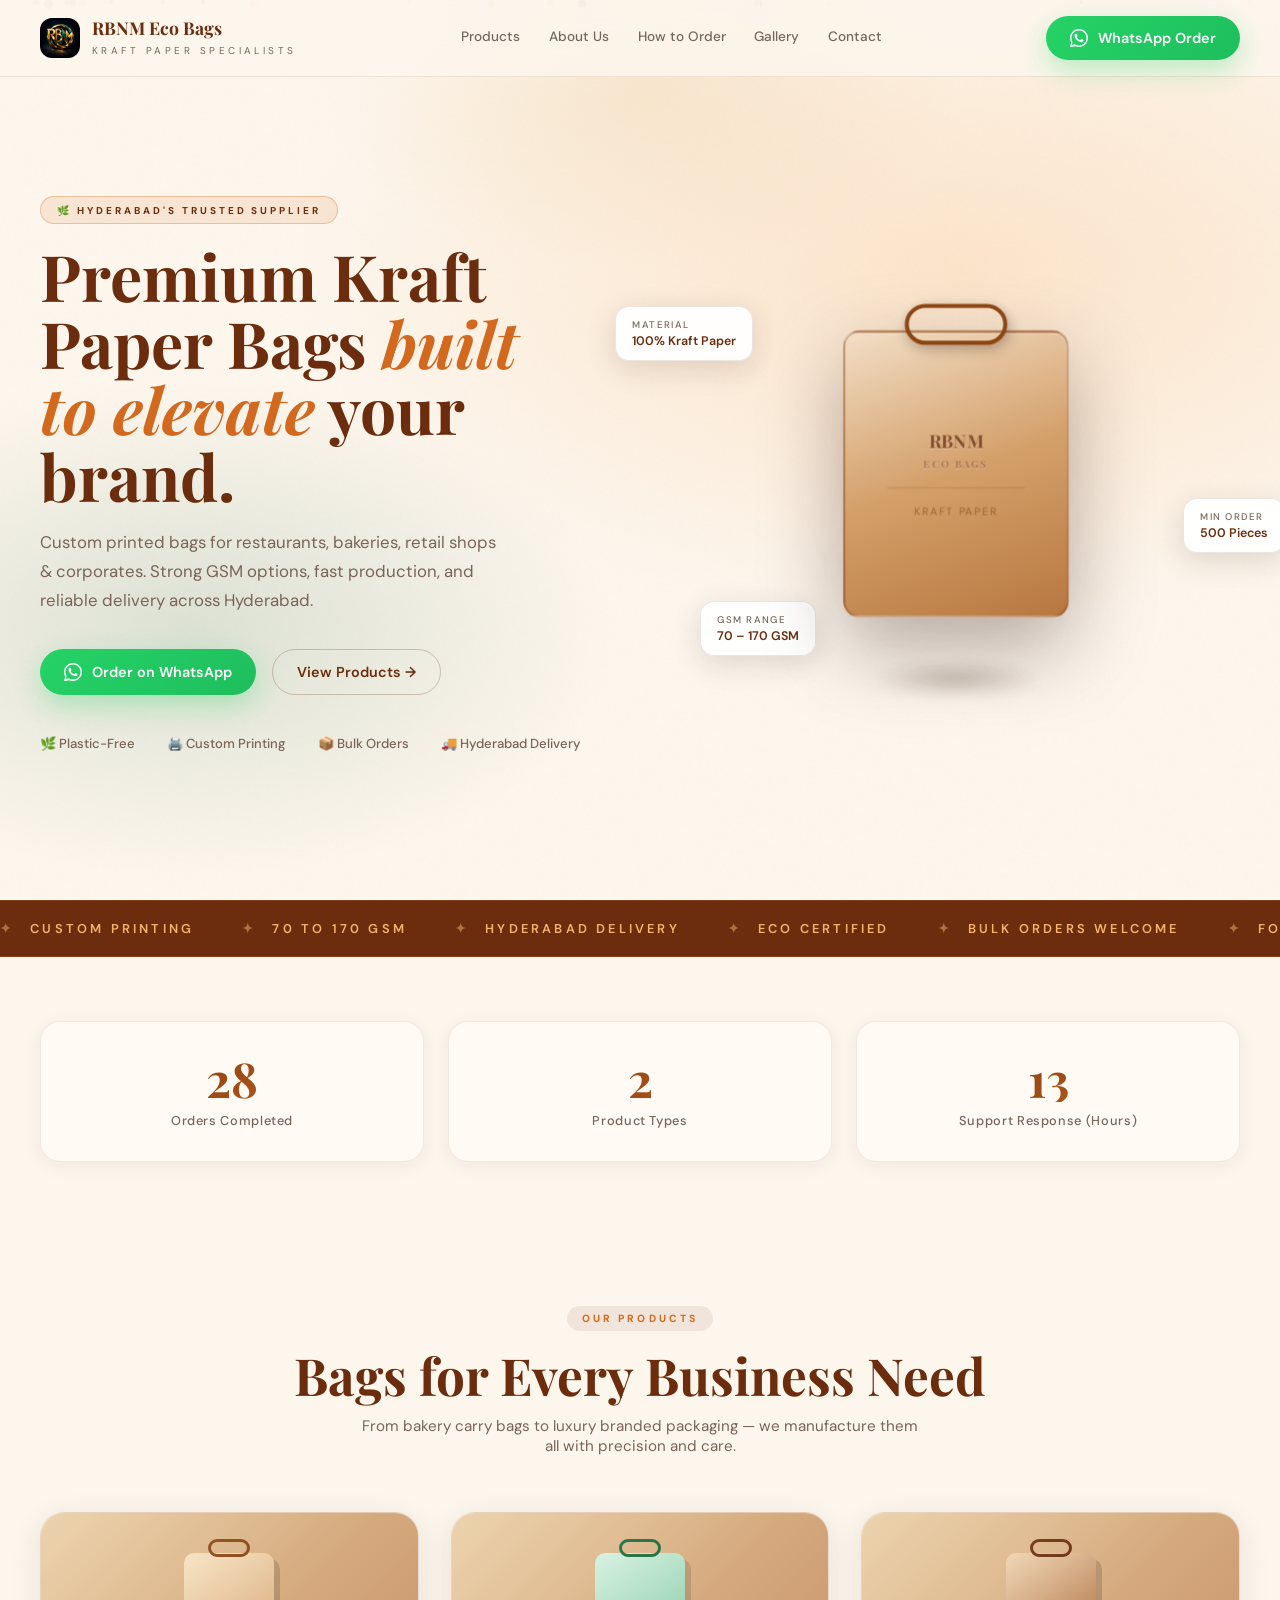
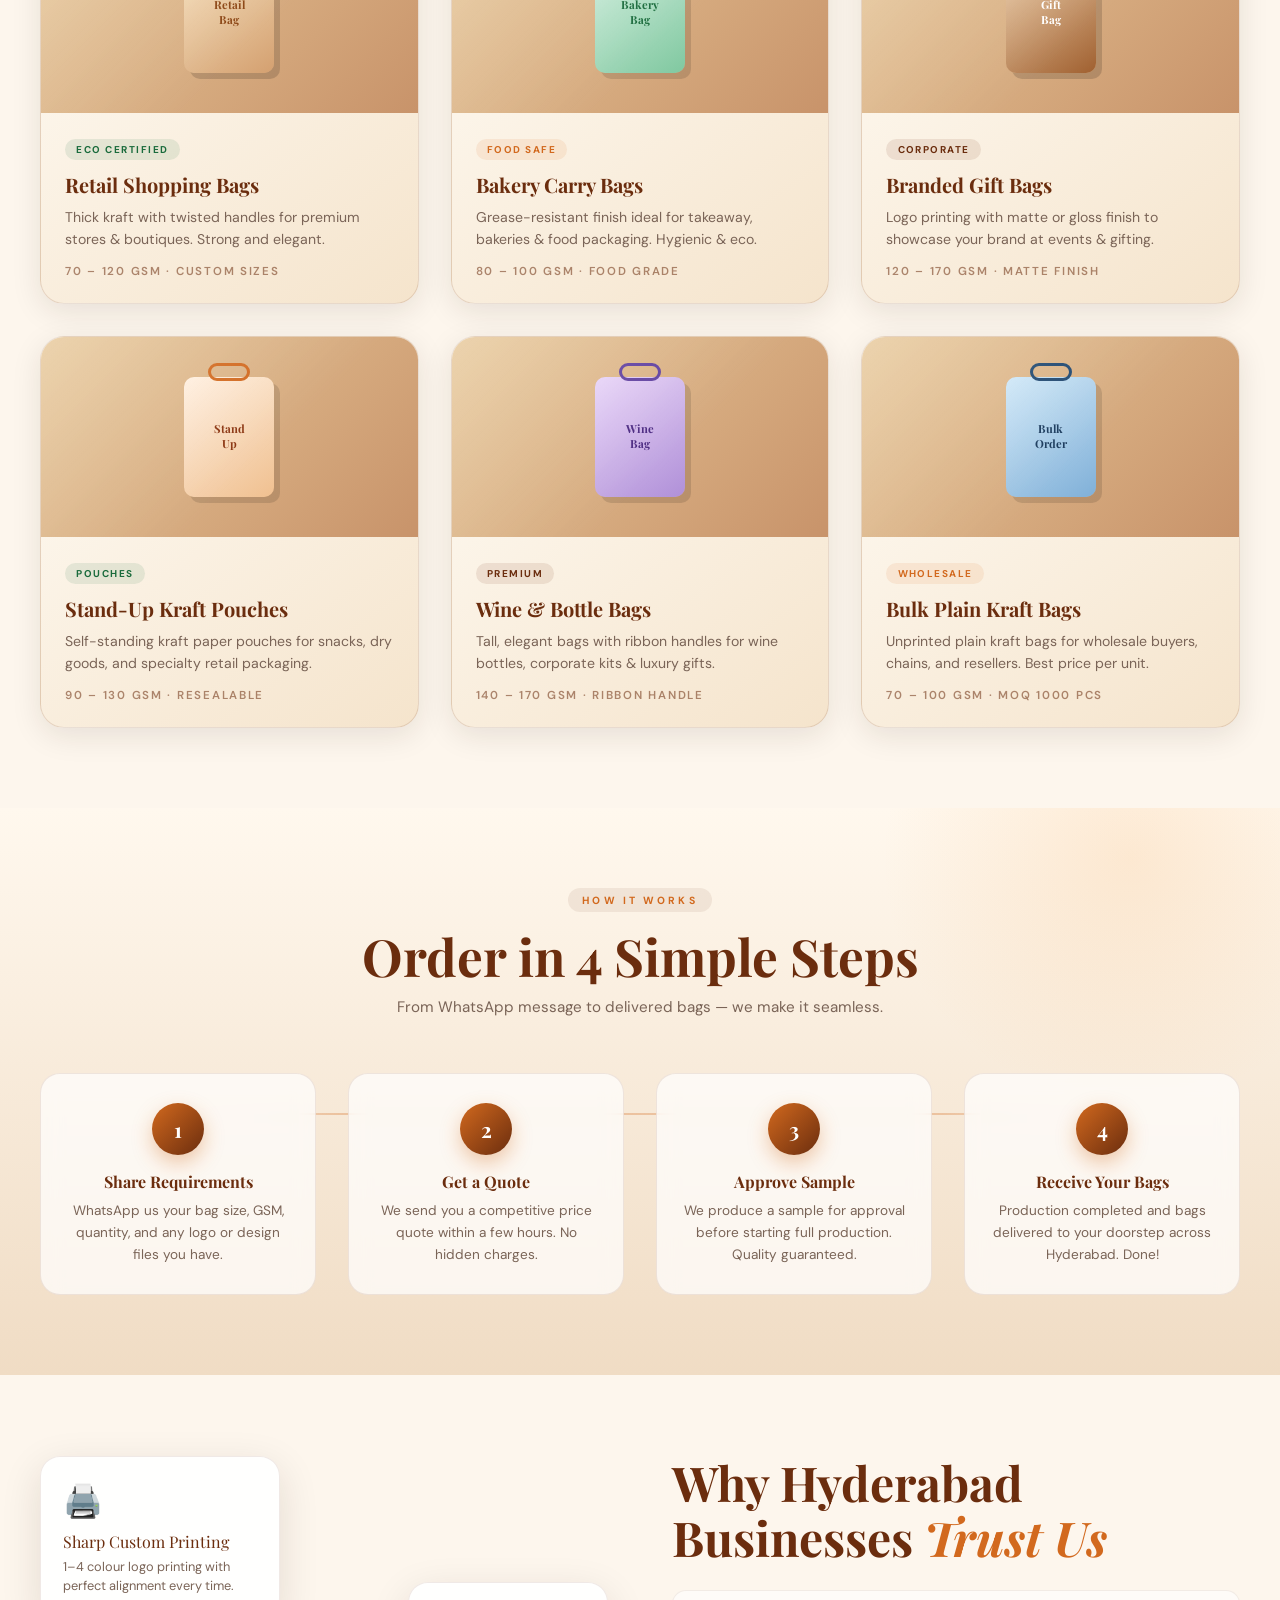
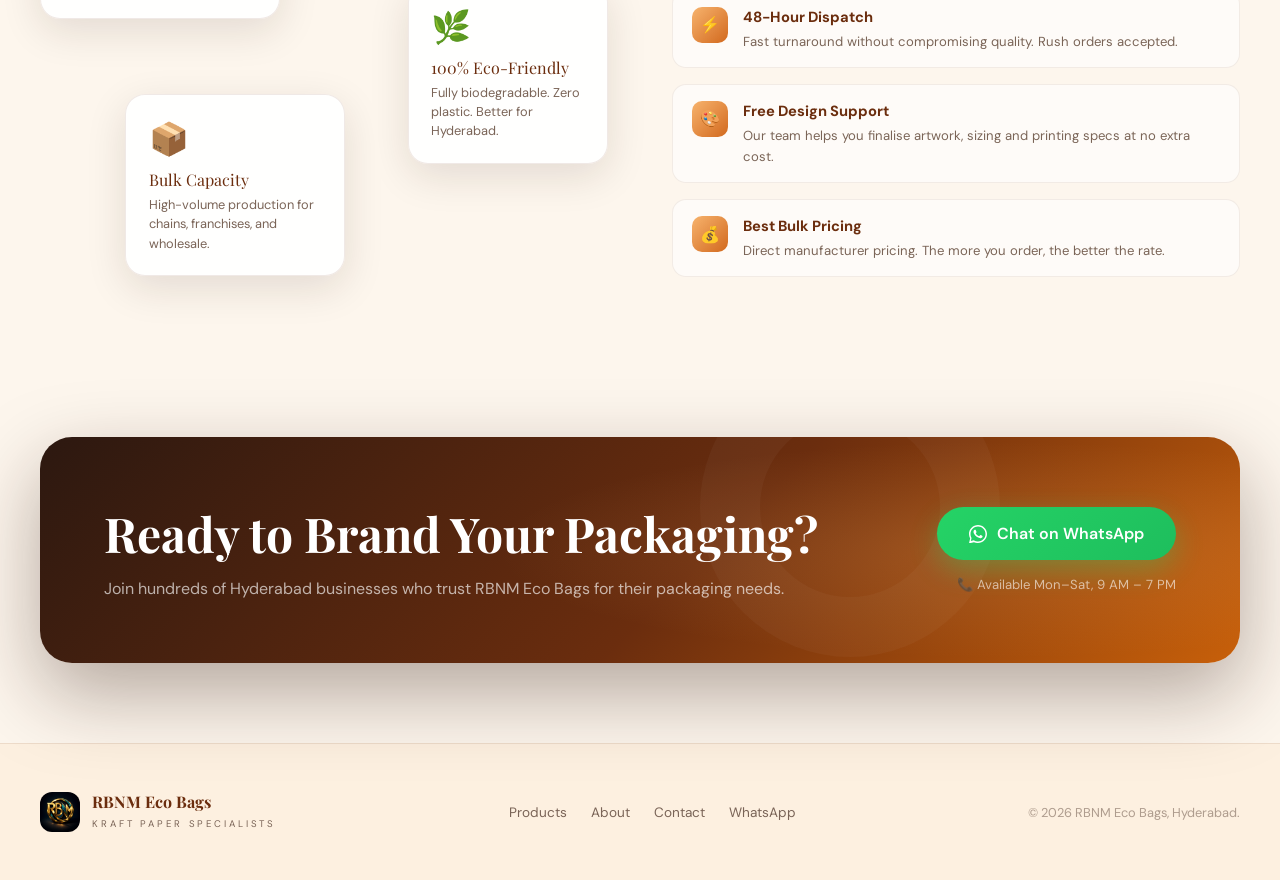
==== commit 4f09a141: "Add RBNM logo assets - v1.0.0 feat: initial logo release v1.0.0  - Added RBNM gold coin 3D logo ma" ====
--- a/index.html
+++ b/index.html
@@ -5,7 +5,7 @@
   <meta name="viewport" content="width=device-width, initial-scale=1" />
   <title>RBNM Eco Bags — Premium Kraft Paper Bags Hyderabad</title>
   <meta name="description" content="Custom printed kraft paper bags for restaurants, bakeries, retail shops & corporates in Hyderabad. Bulk orders welcome. Eco-friendly & plastic-free packaging." />
-  <link rel="icon" href="favicon.ico" type="image/x-icon" />
+  <link rel="icon" href="rbnm-logo.png" type="image/x-icon" />
   <link rel="preconnect" href="https://fonts.googleapis.com" />
   <link rel="preconnect" href="https://fonts.gstatic.com" crossorigin />
   <link href="https://fonts.googleapis.com/css2?family=Playfair+Display:ital,wght@0,500;0,700;0,900;1,700&family=DM+Sans:wght@300;400;500;600&display=swap" rel="stylesheet" />
@@ -644,7 +644,7 @@
   <header id="header">
     <div class="container nav">
       <a class="brand" href="index.html">
-        <img src="favicon.ico" alt="RBNM Eco Bags" />
+        <img src="rbnm-logo.png" alt="RBNM Eco Bags" />
         <div>
           <h1>RBNM Eco Bags</h1>
           <span>Kraft Paper Specialists</span>
@@ -1019,7 +1019,7 @@
   <footer>
     <div class="container footer-inner">
       <div class="brand">
-        <img src="favicon.ico" alt="RBNM Eco Bags" />
+        <img src="rbnm-logo.png" alt="RBNM Eco Bags" />
         <div>
           <h1 style="font-family:'Playfair Display',serif;font-size:1rem;color:var(--kraft)">RBNM Eco Bags</h1>
           <span style="font-size:.6rem;letter-spacing:.3em;text-transform:uppercase;color:var(--muted)">Kraft Paper Specialists</span>
@@ -1049,23 +1049,37 @@
     }
 
     // ── Header Scroll ──
-    window.addEventListener('scroll', () => { document.getElementById('header').classList.toggle('scrolled', scrollY > 40); });
+    const header = document.getElementById('header');
+    if (header) {
+      window.addEventListener('scroll', () => {
+        header.classList.toggle('scrolled', window.scrollY > 40);
+      });
+    }
 
     // ── Mobile Menu ──
     const menuBtn = document.getElementById('menuBtn');
     const mobileMenu = document.getElementById('mobileMenu');
-    menuBtn.addEventListener('click', () => mobileMenu.classList.toggle('show'));
+    if (menuBtn && mobileMenu) {
+      menuBtn.addEventListener('click', () => mobileMenu.classList.toggle('show'));
+    }
 
     // ── 3D Tilt on Bag ──
     const heroBag = document.getElementById('heroBag');
+    const bagScene = heroBag ? heroBag.closest('.bag-scene') : null;
+    let bagTiltRAF = null;
+
     document.addEventListener('mousemove', e => {
-      if (!heroBag) return;
-      const rect = heroBag.closest('.bag-scene').getBoundingClientRect();
-      const cx = rect.left + rect.width / 2;
-      const cy = rect.top + rect.height / 2;
-      const dx = (e.clientX - cx) / (rect.width / 2);
-      const dy = (e.clientY - cy) / (rect.height / 2);
-      heroBag.style.transform = `translate(-50%,-50%) rotateY(${dx * 20}deg) rotateX(${-dy * 15}deg)`;
+      if (!heroBag || !bagScene) return;
+
+      if (bagTiltRAF) cancelAnimationFrame(bagTiltRAF);
+      bagTiltRAF = requestAnimationFrame(() => {
+        const rect = bagScene.getBoundingClientRect();
+        const cx = rect.left + rect.width / 2;
+        const cy = rect.top + rect.height / 2;
+        const dx = (e.clientX - cx) / (rect.width / 2);
+        const dy = (e.clientY - cy) / (rect.height / 2);
+        heroBag.style.transform = `translate(-50%,-50%) rotateY(${dx * 20}deg) rotateX(${-dy * 15}deg)`;
+      });
     });
 
     // ── Scroll Reveal ──
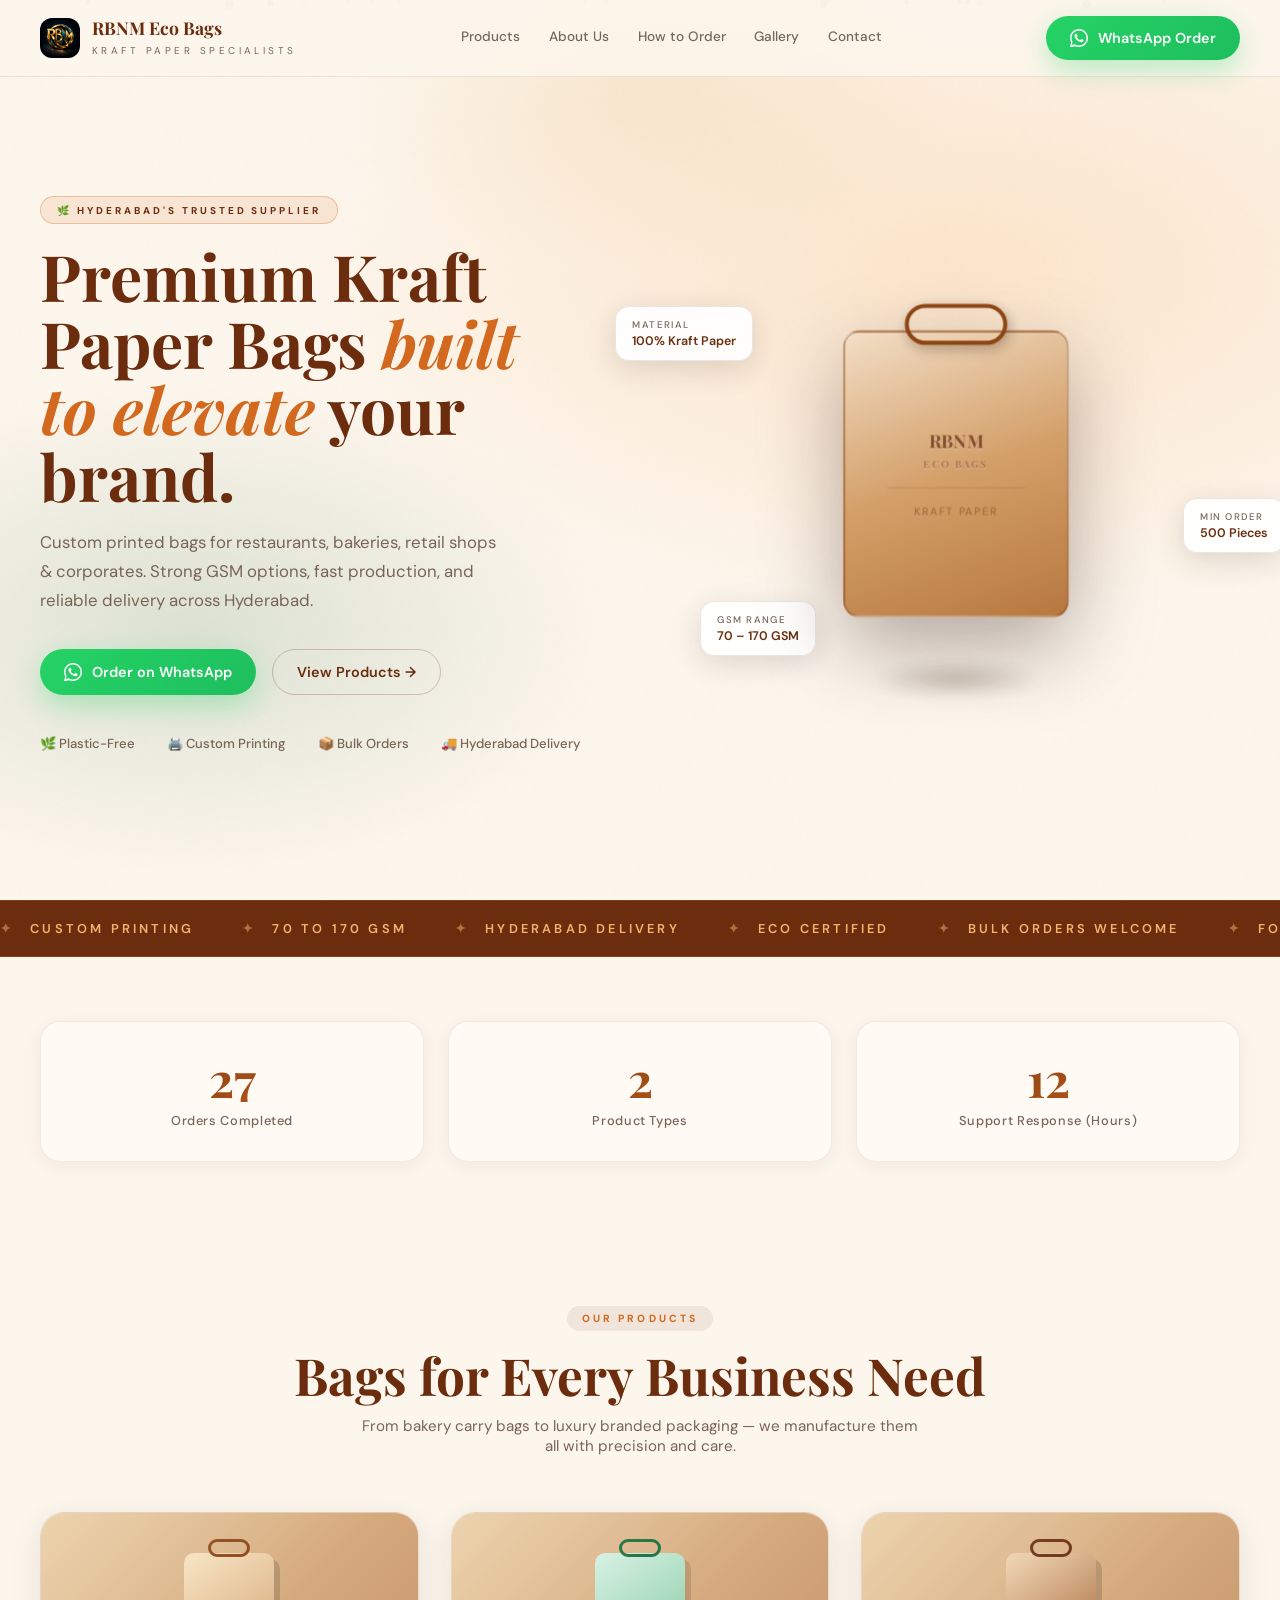
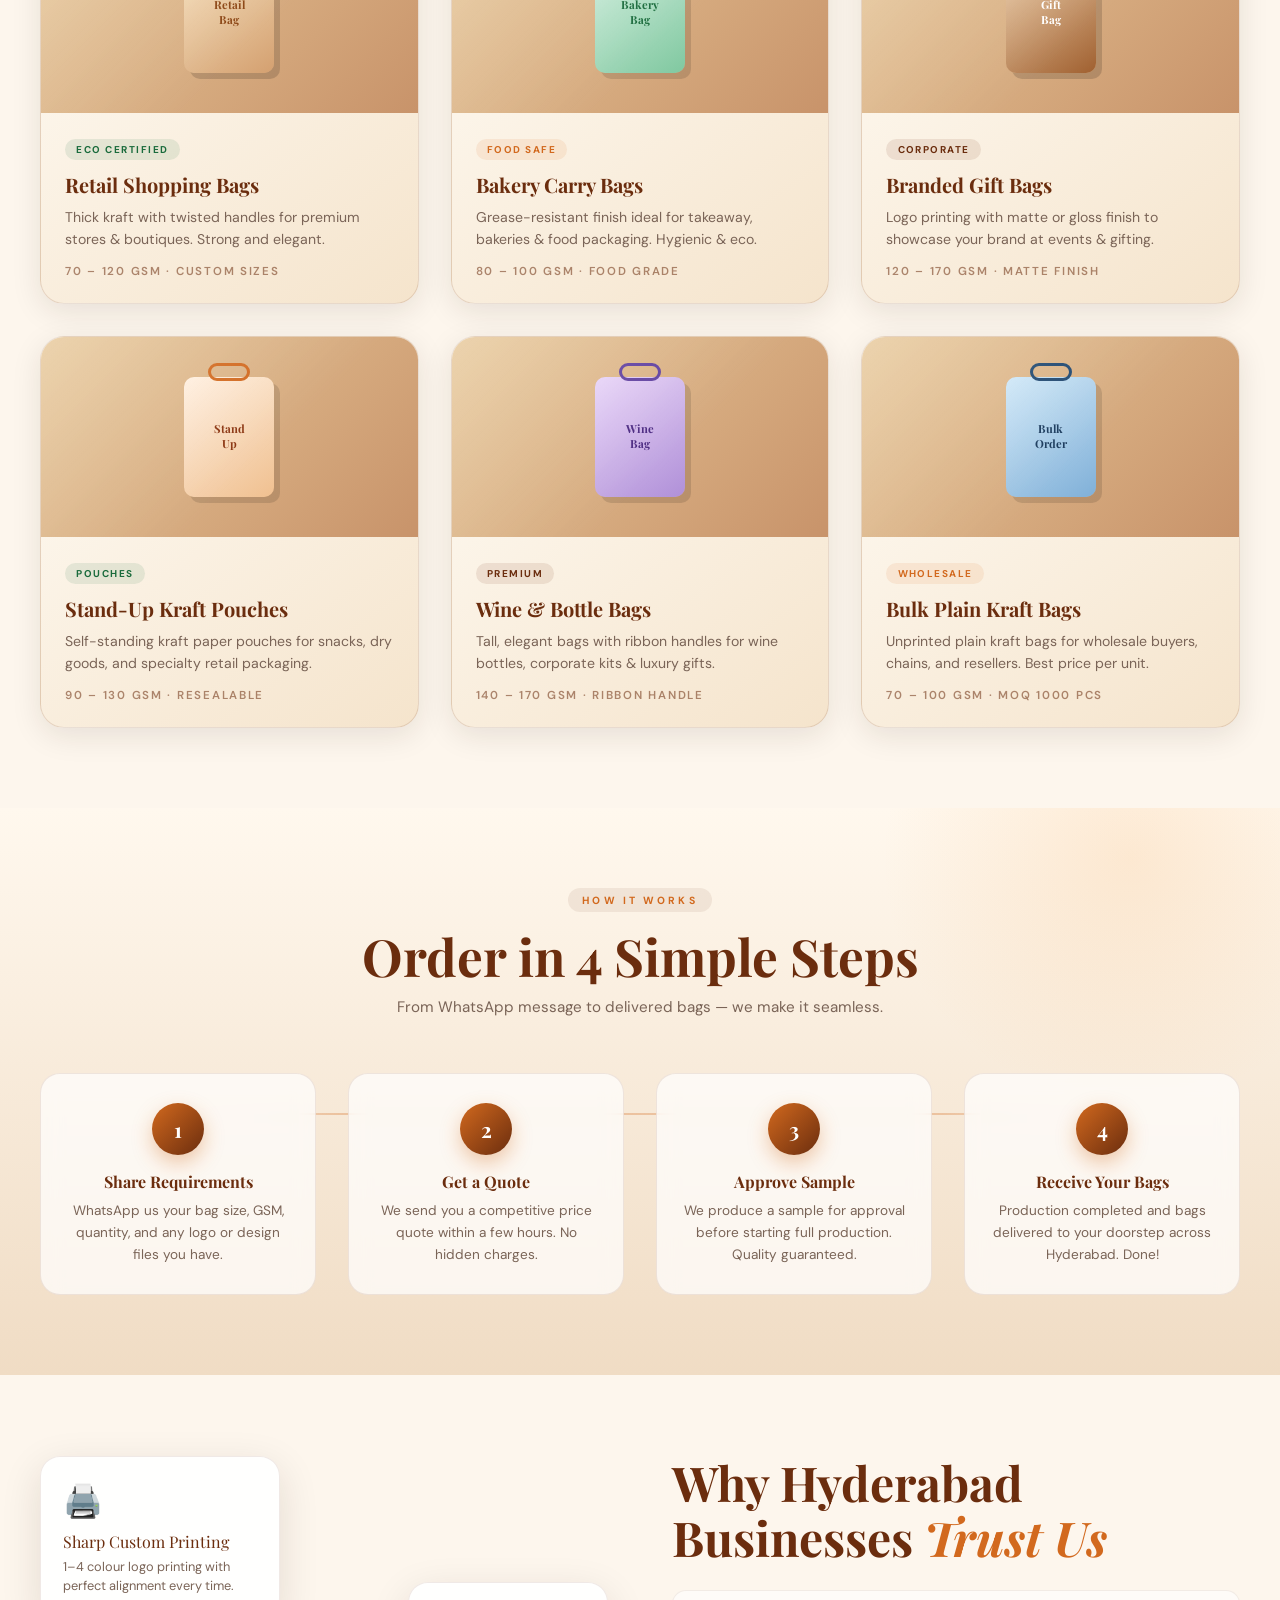
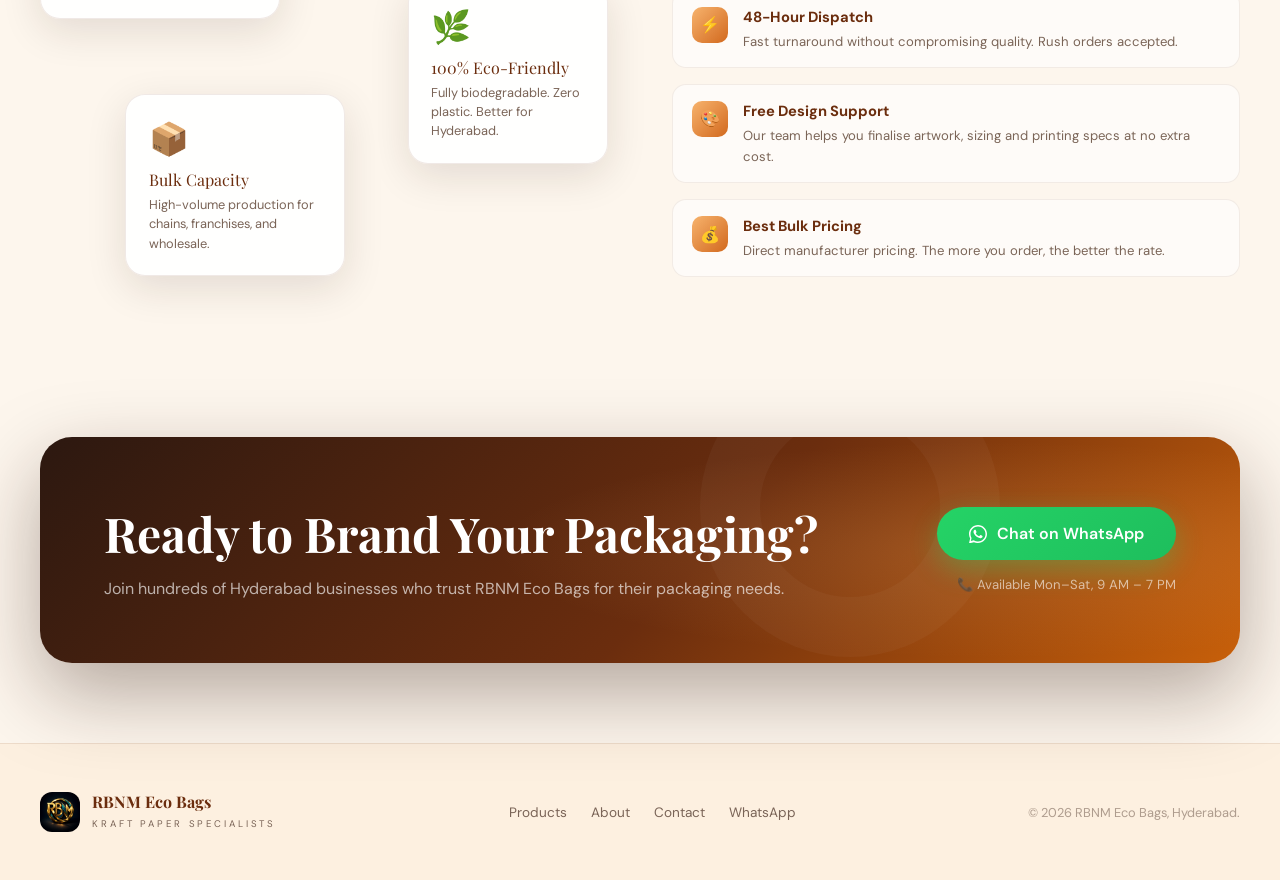
==== commit fe9b44ae: "Add files via upload Updated video file" ====
--- a/index.html
+++ b/index.html
@@ -5,7 +5,7 @@
   <meta name="viewport" content="width=device-width, initial-scale=1" />
   <title>RBNM Eco Bags — Premium Kraft Paper Bags Hyderabad</title>
   <meta name="description" content="Custom printed kraft paper bags for restaurants, bakeries, retail shops & corporates in Hyderabad. Bulk orders welcome. Eco-friendly & plastic-free packaging." />
-  <link rel="icon" href="rbnm-logo.png" type="image/x-icon" />
+  <link rel="icon" href="images/rbnm-logo.png" type="image/x-icon" />
   <link rel="preconnect" href="https://fonts.googleapis.com" />
   <link rel="preconnect" href="https://fonts.gstatic.com" crossorigin />
   <link href="https://fonts.googleapis.com/css2?family=Playfair+Display:ital,wght@0,500;0,700;0,900;1,700&family=DM+Sans:wght@300;400;500;600&display=swap" rel="stylesheet" />
@@ -644,7 +644,7 @@
   <header id="header">
     <div class="container nav">
       <a class="brand" href="index.html">
-        <img src="rbnm-logo.png" alt="RBNM Eco Bags" />
+        <img src="images/rbnm-logo.png" alt="RBNM Eco Bags" />
         <div>
           <h1>RBNM Eco Bags</h1>
           <span>Kraft Paper Specialists</span>
@@ -1019,7 +1019,7 @@
   <footer>
     <div class="container footer-inner">
       <div class="brand">
-        <img src="rbnm-logo.png" alt="RBNM Eco Bags" />
+        <img src="images/rbnm-logo.png" alt="RBNM Eco Bags" />
         <div>
           <h1 style="font-family:'Playfair Display',serif;font-size:1rem;color:var(--kraft)">RBNM Eco Bags</h1>
           <span style="font-size:.6rem;letter-spacing:.3em;text-transform:uppercase;color:var(--muted)">Kraft Paper Specialists</span>
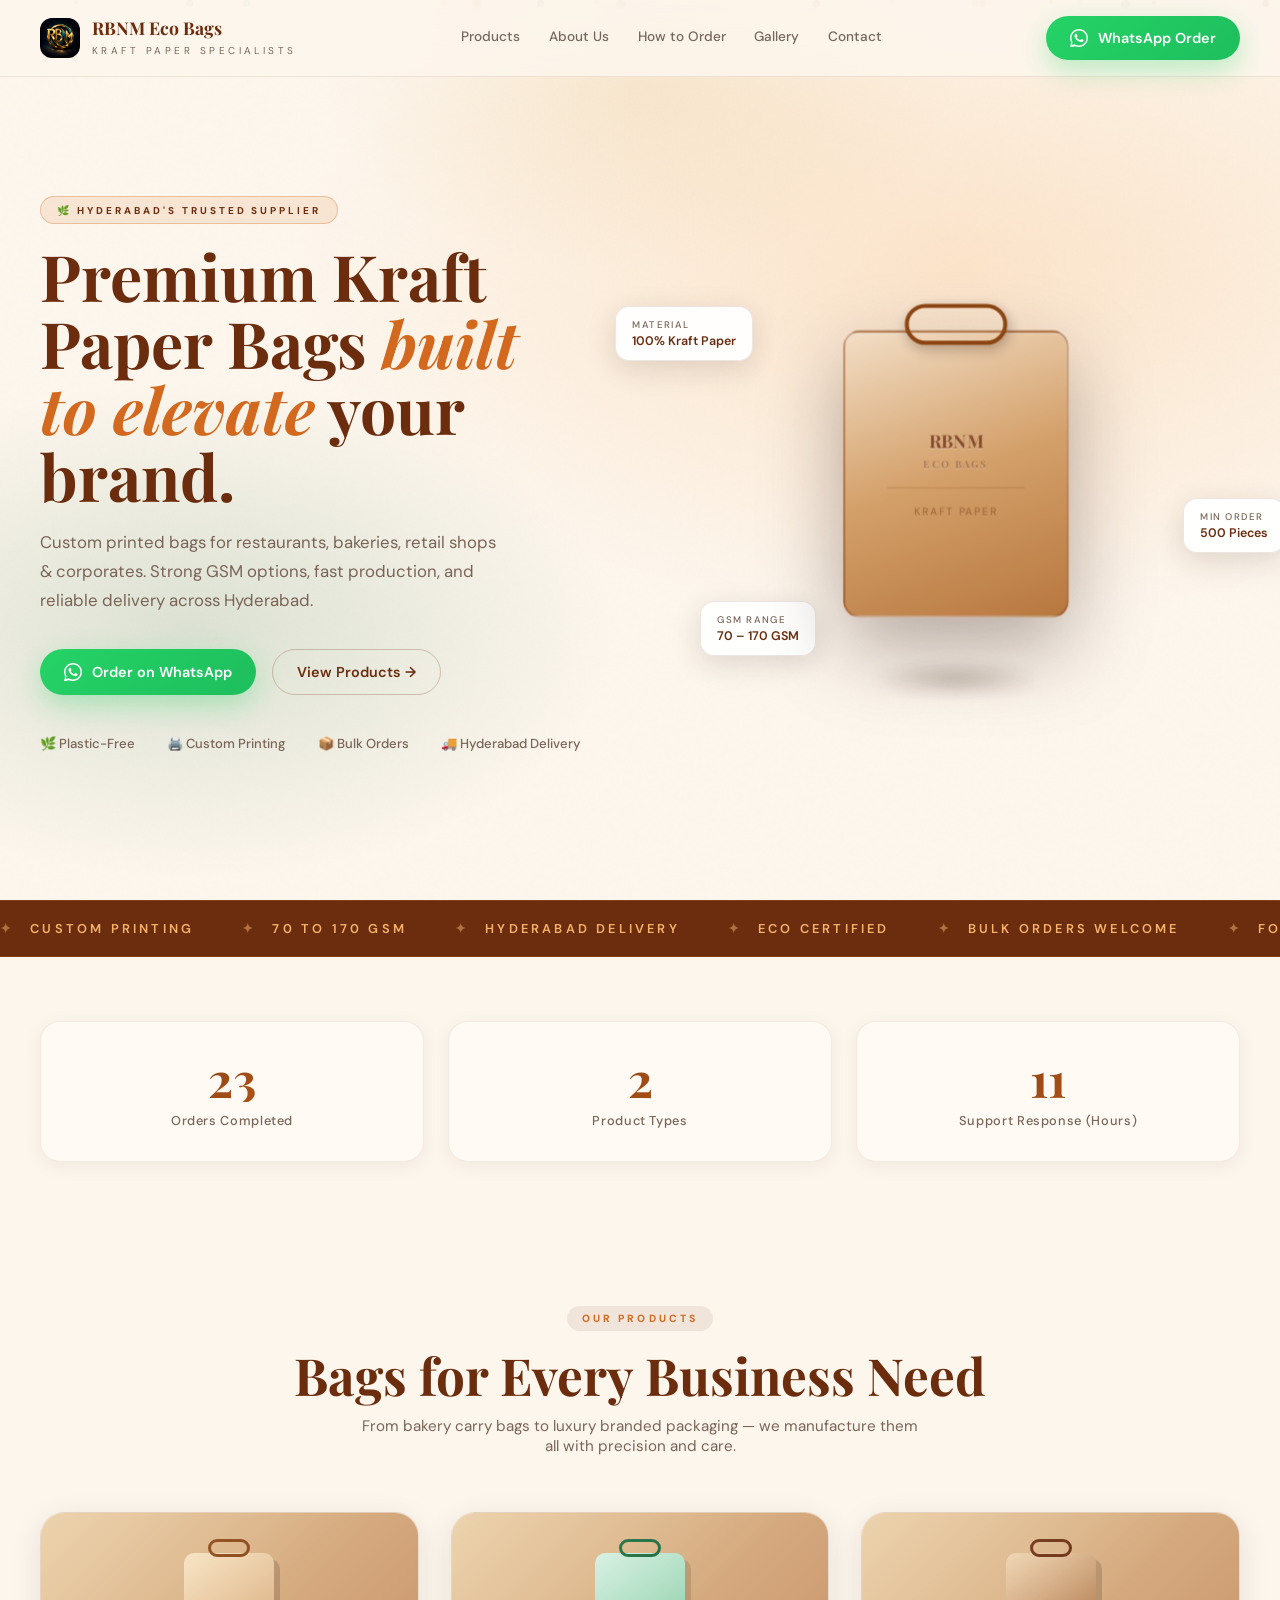
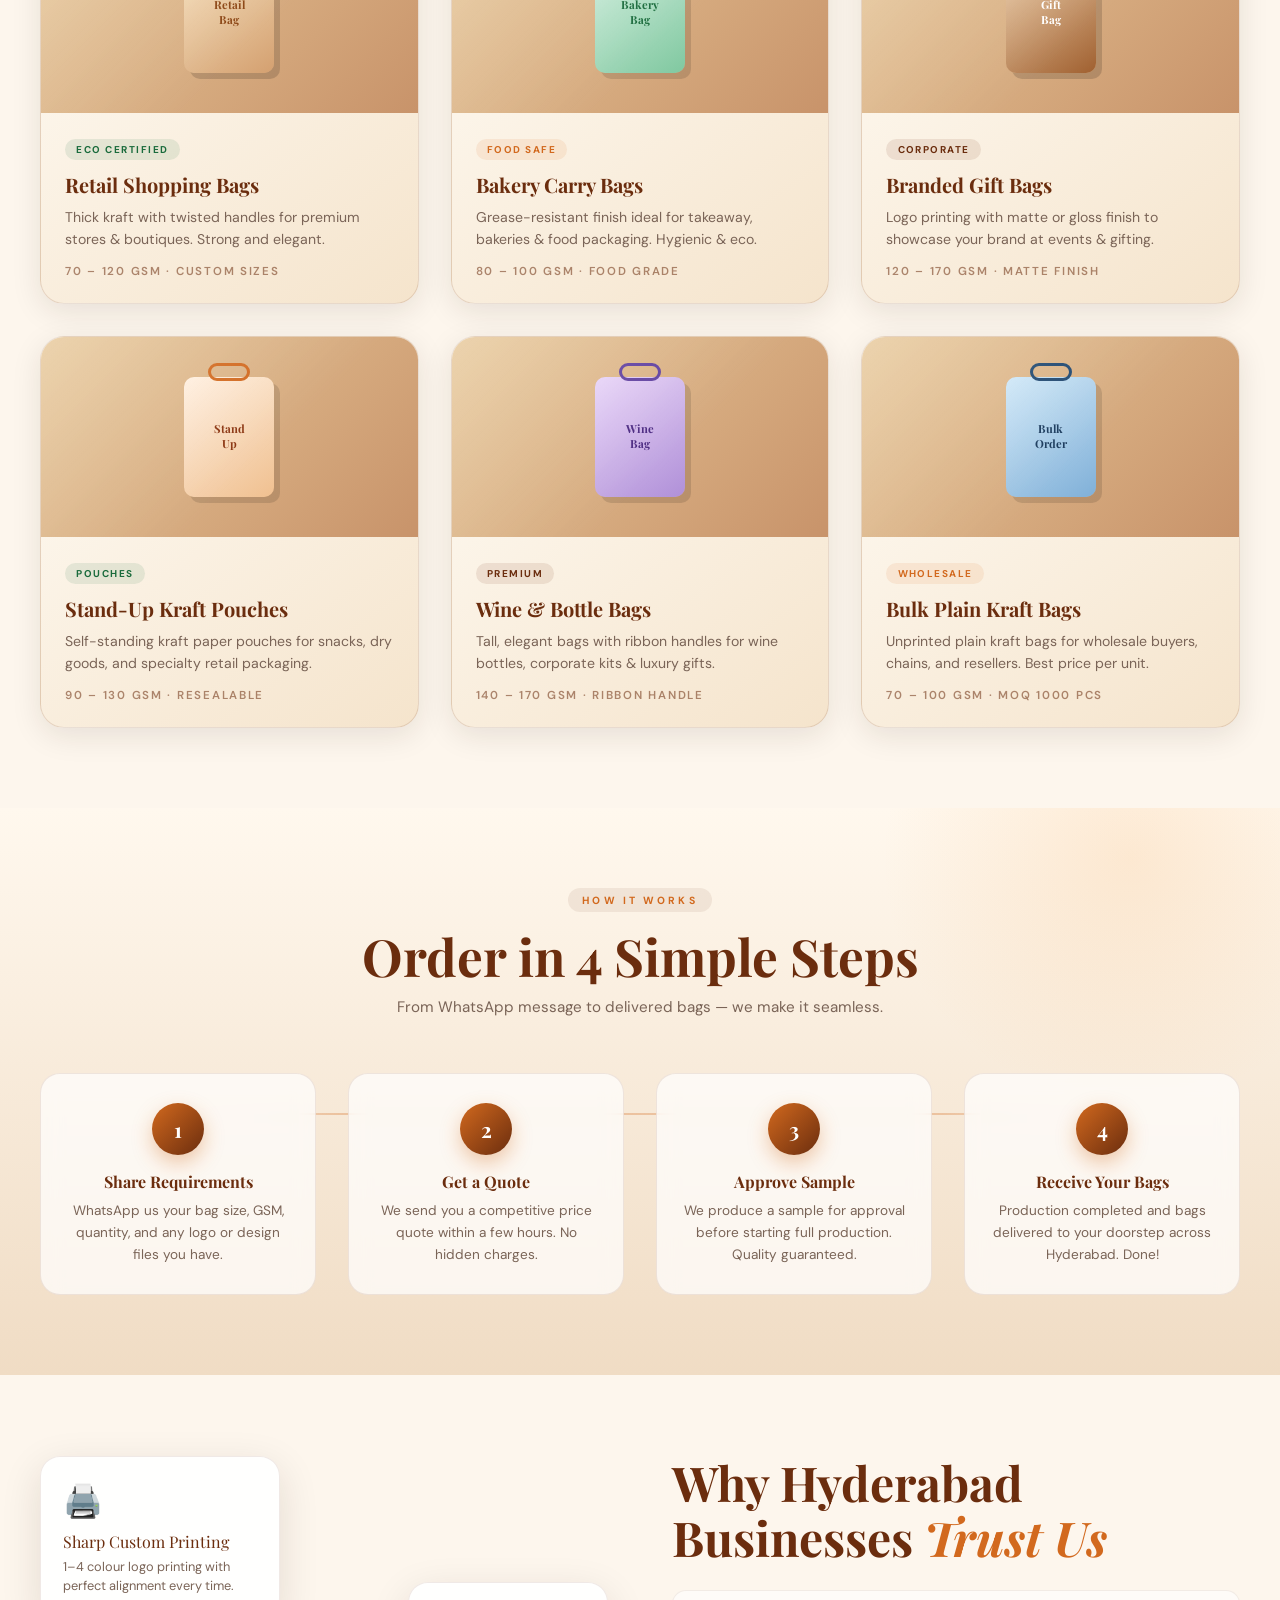
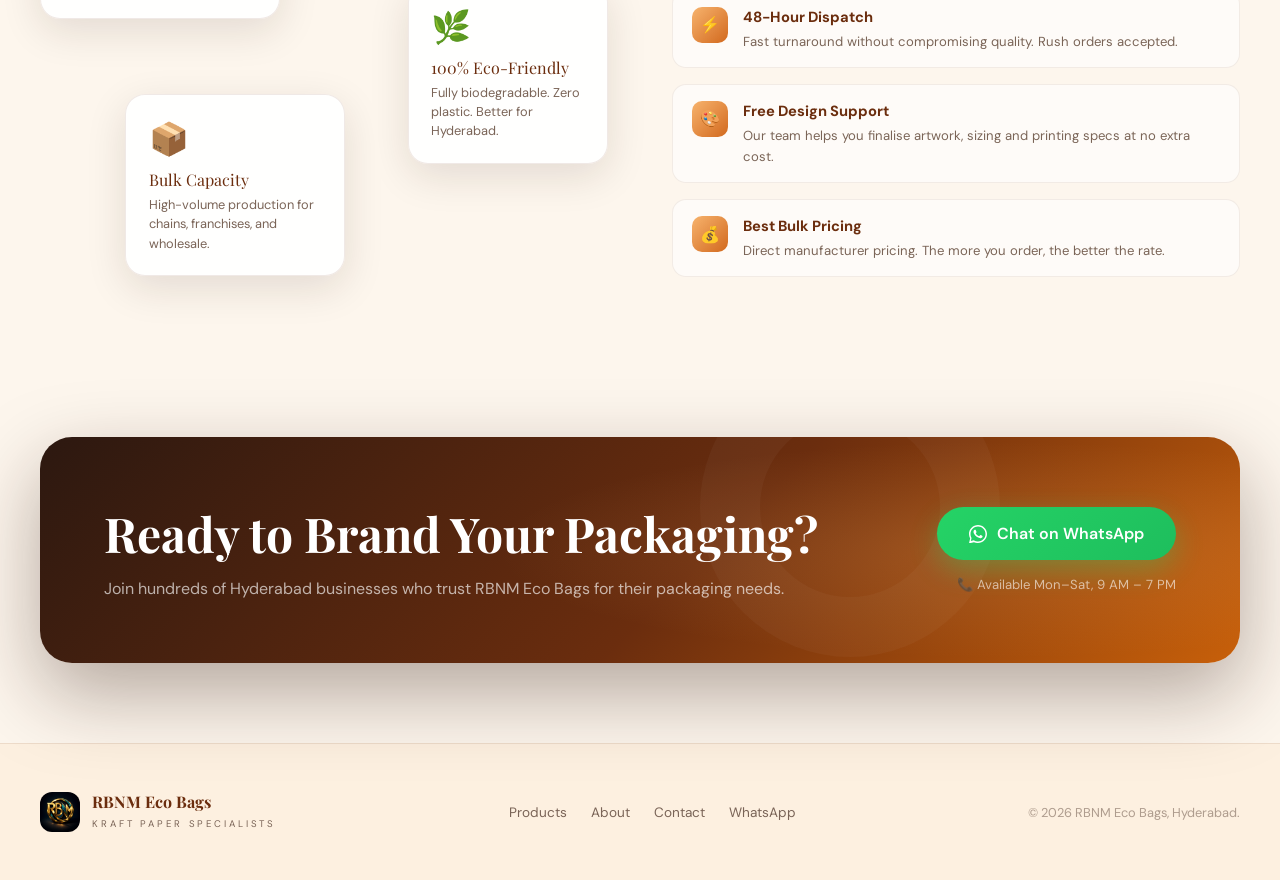
==== commit 245f4a0e: "Add files via upload Updated contact details" ====
--- a/index.html
+++ b/index.html
@@ -657,7 +657,7 @@
         <a href="gallery.html">Gallery</a>
         <a href="contact.html">Contact</a>
       </nav>
-      <a class="btn btn-primary" href="https://wa.me/919876543210?text=Hi%20RBNM%20Eco%20Bags!%20I%20am%20interested%20in%20ordering%20kraft%20paper%20bags." target="_blank" rel="noopener">
+      <a class="btn btn-primary" href="https://wa.me/919866740012?text=Hi%20RBNM%20Eco%20Bags!%20I%20am%20interested%20in%20ordering%20kraft%20paper%20bags." target="_blank" rel="noopener">
         <svg width="18" height="18" viewBox="0 0 24 24" fill="currentColor"><path d="M17.472 14.382c-.297-.149-1.758-.867-2.03-.967-.273-.099-.471-.148-.67.15-.197.297-.767.966-.94 1.164-.173.199-.347.223-.644.075-.297-.15-1.255-.463-2.39-1.475-.883-.788-1.48-1.761-1.653-2.059-.173-.297-.018-.458.13-.606.134-.133.298-.347.446-.52.149-.174.198-.298.298-.497.099-.198.05-.371-.025-.52-.075-.149-.669-1.612-.916-2.207-.242-.579-.487-.5-.669-.51-.173-.008-.371-.01-.57-.01-.198 0-.52.074-.792.372-.272.297-1.04 1.016-1.04 2.479 0 1.462 1.065 2.875 1.213 3.074.149.198 2.096 3.2 5.077 4.487.709.306 1.262.489 1.694.625.712.227 1.36.195 1.871.118.571-.085 1.758-.719 2.006-1.413.248-.694.248-1.289.173-1.413-.074-.124-.272-.198-.57-.347z"/><path d="M12 0C5.373 0 0 5.373 0 12c0 2.127.558 4.122 1.532 5.851L.073 23.927c-.077.307.204.587.511.511l6.076-1.459A11.934 11.934 0 0012 24c6.627 0 12-5.373 12-12S18.627 0 12 0zm0 22c-1.918 0-3.72-.517-5.27-1.418l-.377-.222-3.913.94.94-3.914-.222-.377A9.944 9.944 0 012 12C2 6.477 6.477 2 12 2s10 4.477 10 10-4.477 10-10 10z"/></svg>
         WhatsApp Order
       </a>
@@ -688,7 +688,7 @@
           <h2>Premium Kraft<br />Paper Bags <em>built<br />to elevate</em> your brand.</h2>
           <p>Custom printed bags for restaurants, bakeries, retail shops & corporates. Strong GSM options, fast production, and reliable delivery across Hyderabad.</p>
           <div class="hero-actions">
-            <a class="btn btn-primary" href="https://wa.me/919876543210?text=Hi%20RBNM%20Eco%20Bags!%20I%20want%20to%20order%20premium%20kraft%20paper%20bags.%20Please%20share%20your%20catalogue." target="_blank" rel="noopener">
+            <a class="btn btn-primary" href="https://wa.me/919866740012?text=Hi%20RBNM%20Eco%20Bags!%20I%20want%20to%20order%20premium%20kraft%20paper%20bags.%20Please%20share%20your%20catalogue." target="_blank" rel="noopener">
               <svg width="18" height="18" viewBox="0 0 24 24" fill="currentColor"><path d="M17.472 14.382c-.297-.149-1.758-.867-2.03-.967-.273-.099-.471-.148-.67.15-.197.297-.767.966-.94 1.164-.173.199-.347.223-.644.075-.297-.15-1.255-.463-2.39-1.475-.883-.788-1.48-1.761-1.653-2.059-.173-.297-.018-.458.13-.606.134-.133.298-.347.446-.52.149-.174.198-.298.298-.497.099-.198.05-.371-.025-.52-.075-.149-.669-1.612-.916-2.207-.242-.579-.487-.5-.669-.51-.173-.008-.371-.01-.57-.01-.198 0-.52.074-.792.372-.272.297-1.04 1.016-1.04 2.479 0 1.462 1.065 2.875 1.213 3.074.149.198 2.096 3.2 5.077 4.487.709.306 1.262.489 1.694.625.712.227 1.36.195 1.871.118.571-.085 1.758-.719 2.006-1.413.248-.694.248-1.289.173-1.413-.074-.124-.272-.198-.57-.347z"/><path d="M12 0C5.373 0 0 5.373 0 12c0 2.127.558 4.122 1.532 5.851L.073 23.927c-.077.307.204.587.511.511l6.076-1.459A11.934 11.934 0 0012 24c6.627 0 12-5.373 12-12S18.627 0 12 0zm0 22c-1.918 0-3.72-.517-5.27-1.418l-.377-.222-3.913.94.94-3.914-.222-.377A9.944 9.944 0 012 12C2 6.477 6.477 2 12 2s10 4.477 10 10-4.477 10-10 10z"/></svg>
               Order on WhatsApp
             </a>
@@ -1003,7 +1003,7 @@
             <p>Join hundreds of Hyderabad businesses who trust RBNM Eco Bags for their packaging needs.</p>
           </div>
           <div class="cta-actions">
-            <a class="btn btn-primary" href="https://wa.me/919876543210?text=Hi%20RBNM%20Eco%20Bags!%20I%20am%20interested%20in%20a%20bulk%20order.%20Please%20share%20details." target="_blank" rel="noopener">
+            <a class="btn btn-primary" href="https://wa.me/919866740012?text=Hi%20RBNM%20Eco%20Bags!%20I%20am%20interested%20in%20a%20bulk%20order.%20Please%20share%20details." target="_blank" rel="noopener">
               <svg width="18" height="18" viewBox="0 0 24 24" fill="currentColor"><path d="M17.472 14.382c-.297-.149-1.758-.867-2.03-.967-.273-.099-.471-.148-.67.15-.197.297-.767.966-.94 1.164-.173.199-.347.223-.644.075-.297-.15-1.255-.463-2.39-1.475-.883-.788-1.48-1.761-1.653-2.059-.173-.297-.018-.458.13-.606.134-.133.298-.347.446-.52.149-.174.198-.298.298-.497.099-.198.05-.371-.025-.52-.075-.149-.669-1.612-.916-2.207-.242-.579-.487-.5-.669-.51-.173-.008-.371-.01-.57-.01-.198 0-.52.074-.792.372-.272.297-1.04 1.016-1.04 2.479 0 1.462 1.065 2.875 1.213 3.074.149.198 2.096 3.2 5.077 4.487.709.306 1.262.489 1.694.625.712.227 1.36.195 1.871.118.571-.085 1.758-.719 2.006-1.413.248-.694.248-1.289.173-1.413-.074-.124-.272-.198-.57-.347z"/><path d="M12 0C5.373 0 0 5.373 0 12c0 2.127.558 4.122 1.532 5.851L.073 23.927c-.077.307.204.587.511.511l6.076-1.459A11.934 11.934 0 0012 24c6.627 0 12-5.373 12-12S18.627 0 12 0zm0 22c-1.918 0-3.72-.517-5.27-1.418l-.377-.222-3.913.94.94-3.914-.222-.377A9.944 9.944 0 012 12C2 6.477 6.477 2 12 2s10 4.477 10 10-4.477 10-10 10z"/></svg>
               Chat on WhatsApp
             </a>
@@ -1029,7 +1029,7 @@
         <a href="products.html">Products</a>
         <a href="about-us.html">About</a>
         <a href="contact.html">Contact</a>
-        <a href="https://wa.me/919876543210" target="_blank">WhatsApp</a>
+        <a href="https://wa.me/919866740012" target="_blank">WhatsApp</a>
       </div>
       <div class="footer-copy">© 2026 RBNM Eco Bags, Hyderabad.</div>
     </div>
